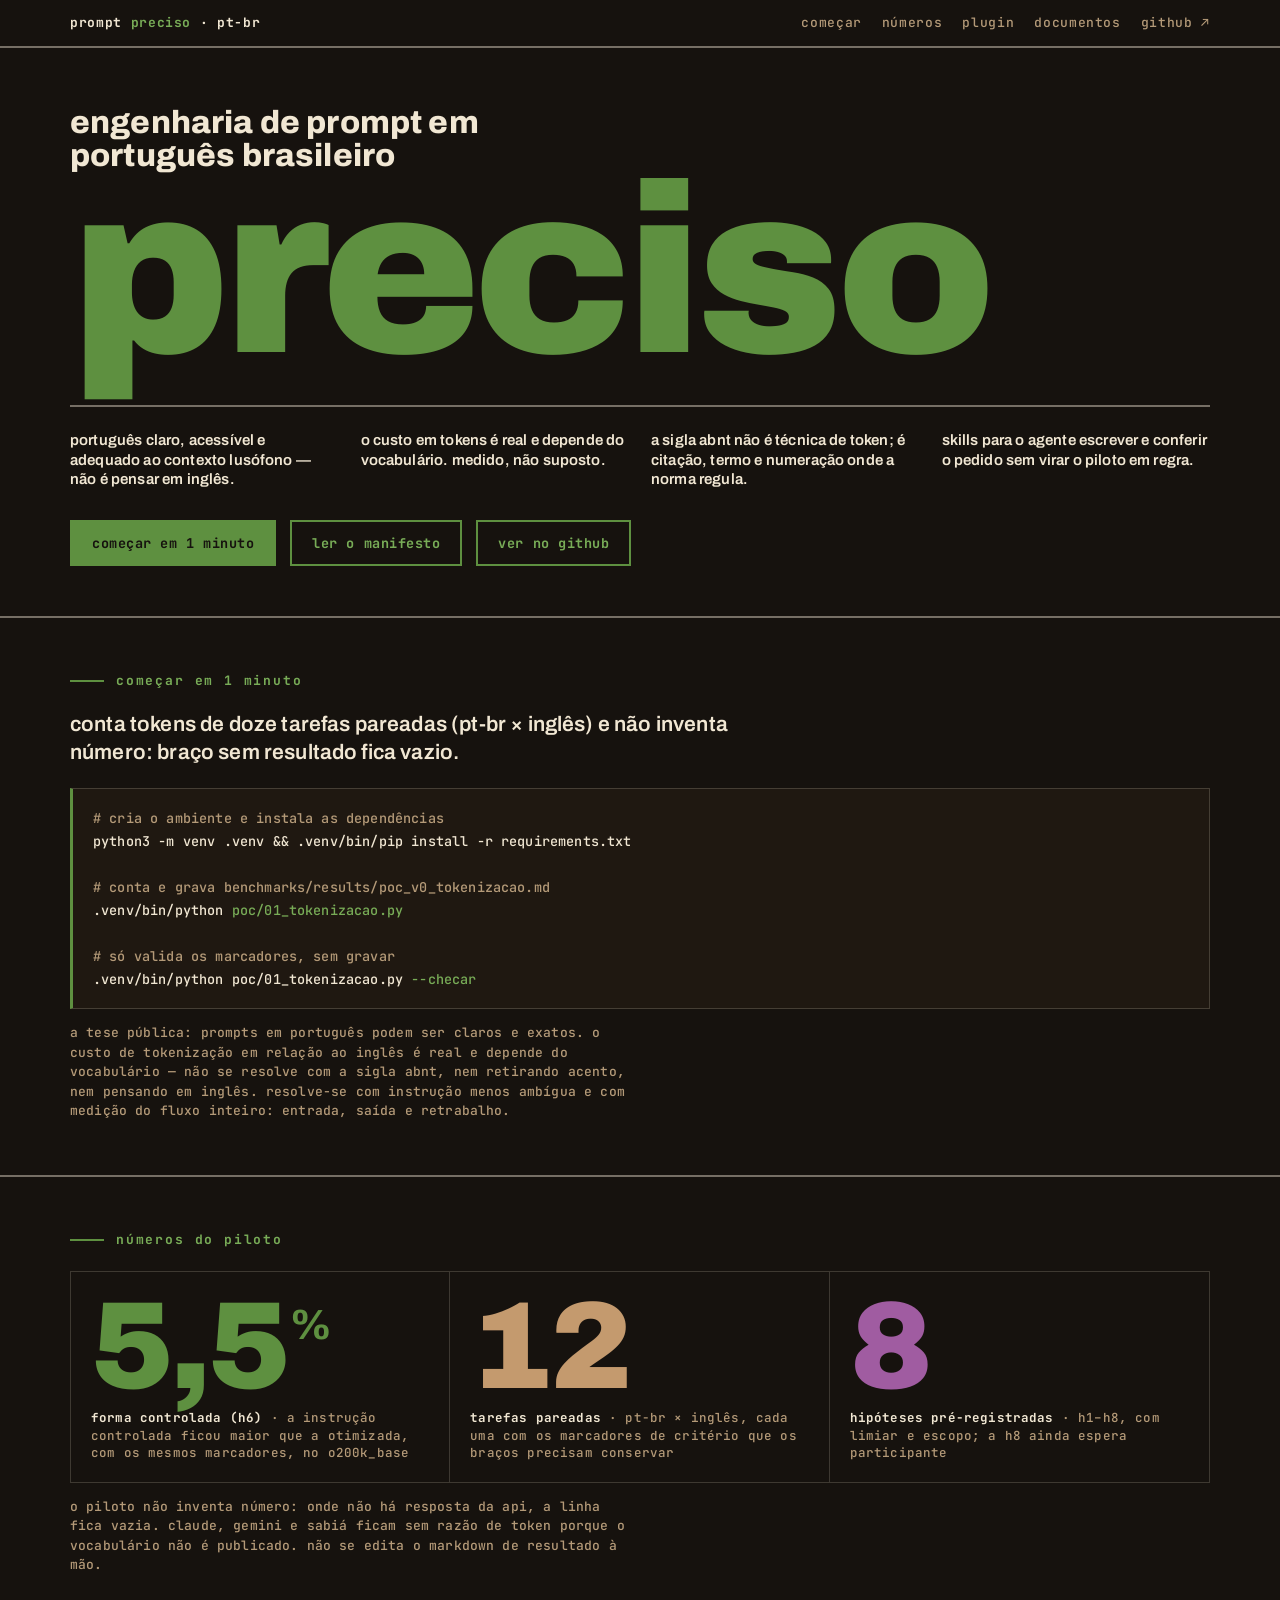
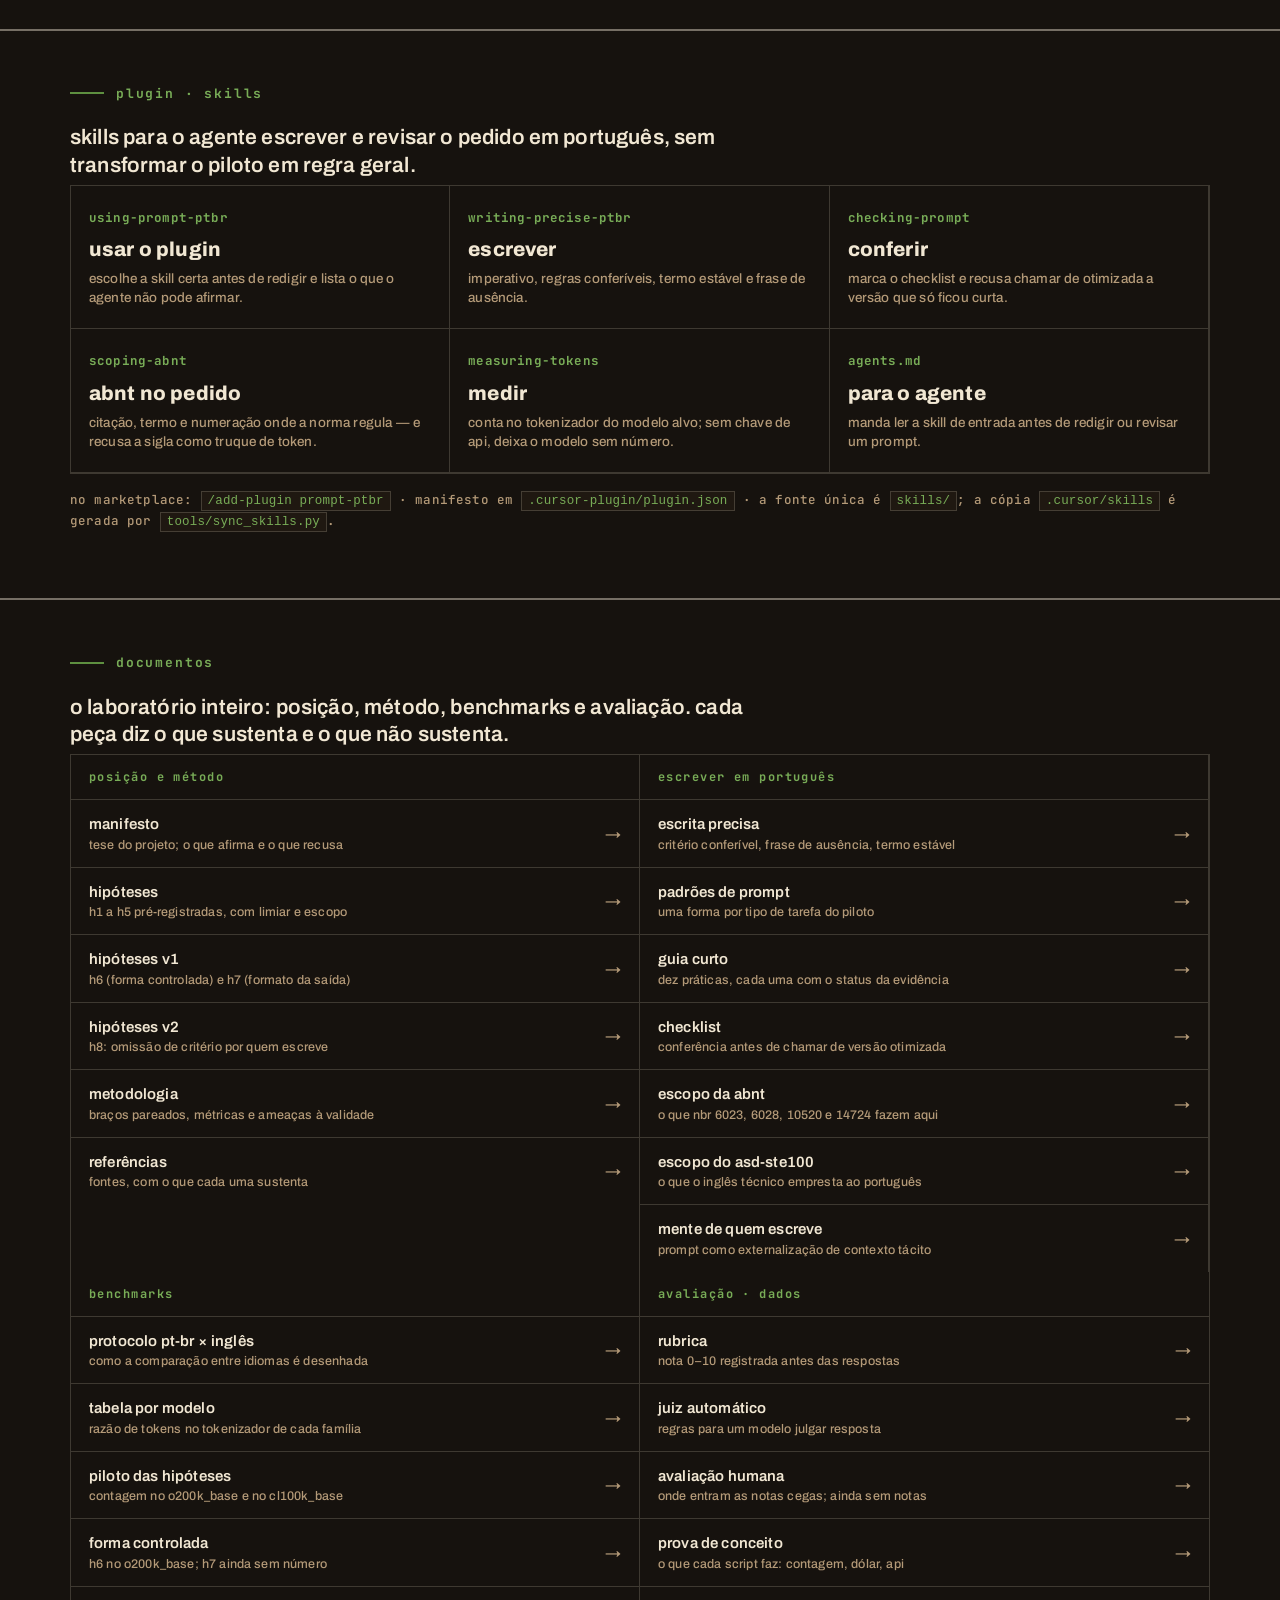
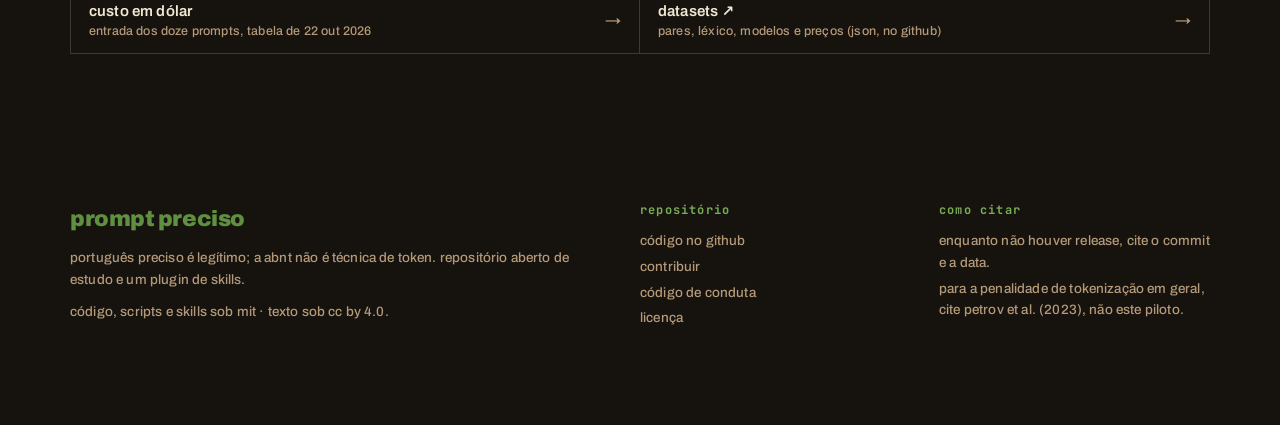
==== index.html @ 3fcc4de4 "Add github pages." ====
<!doctype html>
<html lang="pt-BR">
<head>
<meta charset="utf-8">
<meta name="viewport" content="width=device-width, initial-scale=1, viewport-fit=cover">
<title>prompt preciso · pt-br</title>
<meta name="description" content="Repositório aberto para estudar como escrever prompts em português brasileiro e quanto isso custa em tokens — com um plugin de skills para o agente aplicar o método.">
<meta property="og:title" content="prompt preciso · engenharia de prompt em português">
<meta property="og:description" content="Português preciso é legítimo. A ABNT não é técnica de token. O que o repositório afirma e o que recusa.">
<meta property="og:type" content="website">
<link rel="preconnect" href="https://fonts.googleapis.com">
<link rel="preconnect" href="https://fonts.gstatic.com" crossorigin>
<link rel="stylesheet" href="https://fonts.googleapis.com/css2?family=Archivo:wght@400;500;600;800;900&family=JetBrains+Mono:wght@400;700&display=swap">
<link rel="stylesheet" href="assets/site.css">
</head>
<body>

<!-- ===== NAV ===== -->
<nav class="nav">
  <div class="wrap nav-inner">
    <a class="brand" href="./">prompt <b>preciso</b> · pt-br</a>
    <div class="nav-links">
      <a href="#comecar">começar</a>
      <a href="#numeros">números</a>
      <a href="#plugin">plugin</a>
      <a href="#docs">documentos</a>
      <a class="ext" href="https://github.com/saulofilho/prompt-engineering-ptbr" target="_blank" rel="noopener">github</a>
    </div>
  </div>
</nav>

<!-- ===== HERO ===== -->
<header class="hero">
  <div class="wrap">
    <p class="hero-kicker">engenharia de prompt em português brasileiro</p>
    <h1 class="wordmark">preciso</h1>
    <div class="hero-cols">
      <p>português claro, acessível e adequado ao contexto lusófono — não é pensar em inglês.</p>
      <p>o custo em tokens é real e depende do vocabulário. medido, não suposto.</p>
      <p>a sigla abnt não é técnica de token; é citação, termo e numeração onde a norma regula.</p>
      <p>skills para o agente escrever e conferir o pedido sem virar o piloto em regra.</p>
    </div>
    <div class="cta-row">
      <a class="btn primary" href="#comecar">começar em 1 minuto</a>
      <a class="btn ghost" href="leitor.html?p=MANIFESTO.md">ler o manifesto</a>
      <a class="btn ghost" href="https://github.com/saulofilho/prompt-engineering-ptbr" target="_blank" rel="noopener">ver no github</a>
    </div>
  </div>
</header>

<!-- ===== COMEÇAR ===== -->
<section class="block" id="comecar">
  <div class="wrap">
    <p class="eyebrow">começar em 1 minuto</p>
    <p class="section-lead">conta tokens de doze tarefas pareadas (pt-br × inglês) e não inventa número: braço sem resultado fica vazio.</p>
<pre class="code"><span class="c"># cria o ambiente e instala as dependências</span>
python3 -m venv .venv &amp;&amp; .venv/bin/pip install -r requirements.txt

<span class="c"># conta e grava benchmarks/results/poc_v0_tokenizacao.md</span>
.venv/bin/python <span class="p">poc/01_tokenizacao.py</span>

<span class="c"># só valida os marcadores, sem gravar</span>
.venv/bin/python poc/01_tokenizacao.py <span class="p">--checar</span></pre>
    <p class="section-note">a tese pública: prompts em português podem ser claros e exatos. o custo de tokenização em relação ao inglês é real e depende do vocabulário — não se resolve com a sigla abnt, nem retirando acento, nem pensando em inglês. resolve-se com instrução menos ambígua e com medição do fluxo inteiro: entrada, saída e retrabalho.</p>
  </div>
</section>

<!-- ===== NÚMEROS ===== -->
<section class="block" id="numeros">
  <div class="wrap">
    <p class="eyebrow">números do piloto</p>
    <div class="fig-grid">
      <div class="fig c-green">
        <div class="big num">5,5<span class="u">%</span></div>
        <div class="cap"><b>forma controlada (h6)</b> · a instrução controlada ficou maior que a otimizada, com os mesmos marcadores, no o200k_base</div>
      </div>
      <div class="fig c-camel">
        <div class="big num">12</div>
        <div class="cap"><b>tarefas pareadas</b> · pt-br × inglês, cada uma com os marcadores de critério que os braços precisam conservar</div>
      </div>
      <div class="fig c-purple">
        <div class="big num">8</div>
        <div class="cap"><b>hipóteses pré-registradas</b> · h1–h8, com limiar e escopo; a h8 ainda espera participante</div>
      </div>
    </div>
    <p class="section-note">o piloto não inventa número: onde não há resposta da api, a linha fica vazia. claude, gemini e sabiá ficam sem razão de token porque o vocabulário não é publicado. não se edita o markdown de resultado à mão.</p>
  </div>
</section>

<!-- ===== PLUGIN / SKILLS ===== -->
<section class="block" id="plugin">
  <div class="wrap">
    <p class="eyebrow">plugin · skills</p>
    <p class="section-lead">skills para o agente escrever e revisar o pedido em português, sem transformar o piloto em regra geral.</p>
    <div class="skills">
      <a class="skill-card" href="leitor.html?p=skills/using-prompt-ptbr/SKILL.md">
        <span class="sk-cmd">using-prompt-ptbr</span>
        <h4>usar o plugin</h4>
        <p>escolhe a skill certa antes de redigir e lista o que o agente não pode afirmar.</p>
      </a>
      <a class="skill-card" href="leitor.html?p=skills/writing-precise-ptbr/SKILL.md">
        <span class="sk-cmd">writing-precise-ptbr</span>
        <h4>escrever</h4>
        <p>imperativo, regras conferíveis, termo estável e frase de ausência.</p>
      </a>
      <a class="skill-card" href="leitor.html?p=skills/checking-prompt/SKILL.md">
        <span class="sk-cmd">checking-prompt</span>
        <h4>conferir</h4>
        <p>marca o checklist e recusa chamar de otimizada a versão que só ficou curta.</p>
      </a>
      <a class="skill-card" href="leitor.html?p=skills/scoping-abnt/SKILL.md">
        <span class="sk-cmd">scoping-abnt</span>
        <h4>abnt no pedido</h4>
        <p>citação, termo e numeração onde a norma regula — e recusa a sigla como truque de token.</p>
      </a>
      <a class="skill-card" href="leitor.html?p=skills/measuring-tokens/SKILL.md">
        <span class="sk-cmd">measuring-tokens</span>
        <h4>medir</h4>
        <p>conta no tokenizador do modelo alvo; sem chave de api, deixa o modelo sem número.</p>
      </a>
      <a class="skill-card" href="leitor.html?p=AGENTS.md">
        <span class="sk-cmd">AGENTS.md</span>
        <h4>para o agente</h4>
        <p>manda ler a skill de entrada antes de redigir ou revisar um prompt.</p>
      </a>
    </div>
    <p class="install-note">no marketplace: <code>/add-plugin prompt-ptbr</code> · manifesto em <code>.cursor-plugin/plugin.json</code> · a fonte única é <code>skills/</code>; a cópia <code>.cursor/skills</code> é gerada por <code>tools/sync_skills.py</code>.</p>
  </div>
</section>

<!-- ===== DOCUMENTOS ===== -->
<section class="block" id="docs">
  <div class="wrap">
    <p class="eyebrow">documentos</p>
    <p class="section-lead">o laboratório inteiro: posição, método, benchmarks e avaliação. cada peça diz o que sustenta e o que não sustenta.</p>
    <div class="doc-groups">

      <div class="doc-col">
        <div class="col-h">posição e método</div>
        <ul class="doc-list">
          <li><a href="leitor.html?p=MANIFESTO.md"><span><span class="t">manifesto</span><span class="d">tese do projeto; o que afirma e o que recusa</span></span><span class="arw">→</span></a></li>
          <li><a href="leitor.html?p=HIPOTESES.md"><span><span class="t">hipóteses</span><span class="d">h1 a h5 pré-registradas, com limiar e escopo</span></span><span class="arw">→</span></a></li>
          <li><a href="leitor.html?p=HIPOTESES-v1.md"><span><span class="t">hipóteses v1</span><span class="d">h6 (forma controlada) e h7 (formato da saída)</span></span><span class="arw">→</span></a></li>
          <li><a href="leitor.html?p=HIPOTESES-v2.md"><span><span class="t">hipóteses v2</span><span class="d">h8: omissão de critério por quem escreve</span></span><span class="arw">→</span></a></li>
          <li><a href="leitor.html?p=docs/metodologia.md"><span><span class="t">metodologia</span><span class="d">braços pareados, métricas e ameaças à validade</span></span><span class="arw">→</span></a></li>
          <li><a href="leitor.html?p=docs/referencias.md"><span><span class="t">referências</span><span class="d">fontes, com o que cada uma sustenta</span></span><span class="arw">→</span></a></li>
        </ul>
      </div>

      <div class="doc-col">
        <div class="col-h">escrever em português</div>
        <ul class="doc-list">
          <li><a href="leitor.html?p=docs/escrita-precisa-ptbr.md"><span><span class="t">escrita precisa</span><span class="d">critério conferível, frase de ausência, termo estável</span></span><span class="arw">→</span></a></li>
          <li><a href="leitor.html?p=docs/padroes-de-prompt.md"><span><span class="t">padrões de prompt</span><span class="d">uma forma por tipo de tarefa do piloto</span></span><span class="arw">→</span></a></li>
          <li><a href="leitor.html?p=docs/guia-de-escrita-ptbr.md"><span><span class="t">guia curto</span><span class="d">dez práticas, cada uma com o status da evidência</span></span><span class="arw">→</span></a></li>
          <li><a href="leitor.html?p=docs/checklist-de-prompt.md"><span><span class="t">checklist</span><span class="d">conferência antes de chamar de versão otimizada</span></span><span class="arw">→</span></a></li>
          <li><a href="leitor.html?p=docs/abnt-escopo.md"><span><span class="t">escopo da abnt</span><span class="d">o que nbr 6023, 6028, 10520 e 14724 fazem aqui</span></span><span class="arw">→</span></a></li>
          <li><a href="leitor.html?p=docs/ste-escopo.md"><span><span class="t">escopo do asd-ste100</span><span class="d">o que o inglês técnico empresta ao português</span></span><span class="arw">→</span></a></li>
          <li><a href="leitor.html?p=docs/mente-de-quem-escreve.md"><span><span class="t">mente de quem escreve</span><span class="d">prompt como externalização de contexto tácito</span></span><span class="arw">→</span></a></li>
        </ul>
      </div>

      <div class="doc-col">
        <div class="col-h">benchmarks</div>
        <ul class="doc-list">
          <li><a href="leitor.html?p=docs/benchmark-ptbr-en.md"><span><span class="t">protocolo pt-br × inglês</span><span class="d">como a comparação entre idiomas é desenhada</span></span><span class="arw">→</span></a></li>
          <li><a href="leitor.html?p=benchmarks/results/benchmark_modelos_ptbr_en.md"><span><span class="t">tabela por modelo</span><span class="d">razão de tokens no tokenizador de cada família</span></span><span class="arw">→</span></a></li>
          <li><a href="leitor.html?p=benchmarks/results/poc_v0_tokenizacao.md"><span><span class="t">piloto das hipóteses</span><span class="d">contagem no o200k_base e no cl100k_base</span></span><span class="arw">→</span></a></li>
          <li><a href="leitor.html?p=benchmarks/results/poc_v1_controlado.md"><span><span class="t">forma controlada</span><span class="d">h6 no o200k_base; h7 ainda sem número</span></span><span class="arw">→</span></a></li>
          <li><a href="leitor.html?p=benchmarks/results/custo_usd.md"><span><span class="t">custo em dólar</span><span class="d">entrada dos doze prompts, tabela de 22 out 2026</span></span><span class="arw">→</span></a></li>
        </ul>
      </div>

      <div class="doc-col">
        <div class="col-h">avaliação · dados</div>
        <ul class="doc-list">
          <li><a href="leitor.html?p=evaluation/rubricas/rubrica_v0.md"><span><span class="t">rubrica</span><span class="d">nota 0–10 registrada antes das respostas</span></span><span class="arw">→</span></a></li>
          <li><a href="leitor.html?p=evaluation/llm-as-judge/PROTOCOLO.md"><span><span class="t">juiz automático</span><span class="d">regras para um modelo julgar resposta</span></span><span class="arw">→</span></a></li>
          <li><a href="leitor.html?p=evaluation/humanos/README.md"><span><span class="t">avaliação humana</span><span class="d">onde entram as notas cegas; ainda sem notas</span></span><span class="arw">→</span></a></li>
          <li><a href="leitor.html?p=poc/README.md"><span><span class="t">prova de conceito</span><span class="d">o que cada script faz: contagem, dólar, api</span></span><span class="arw">→</span></a></li>
          <li><a href="https://github.com/saulofilho/prompt-engineering-ptbr/tree/main/benchmarks/datasets" target="_blank" rel="noopener"><span><span class="t">datasets ↗</span><span class="d">pares, léxico, modelos e preços (json, no github)</span></span><span class="arw">→</span></a></li>
        </ul>
      </div>

    </div>
  </div>
</section>

<!-- ===== RODAPÉ ===== -->
<footer class="block">
  <div class="wrap foot">
    <div>
      <p class="mark">prompt preciso</p>
      <p>português preciso é legítimo; a abnt não é técnica de token. repositório aberto de estudo e um plugin de skills.</p>
      <p style="margin-top:10px">código, scripts e skills sob mit · texto sob cc by 4.0.</p>
    </div>
    <div>
      <h5>repositório</h5>
      <a href="https://github.com/saulofilho/prompt-engineering-ptbr" target="_blank" rel="noopener">código no github</a>
      <a href="leitor.html?p=CONTRIBUTING.md">contribuir</a>
      <a href="leitor.html?p=CODE_OF_CONDUCT.md">código de conduta</a>
      <a href="https://github.com/saulofilho/prompt-engineering-ptbr/blob/main/LICENSE" target="_blank" rel="noopener">licença</a>
    </div>
    <div>
      <h5>como citar</h5>
      <p>enquanto não houver release, cite o commit e a data.</p>
      <p>para a penalidade de tokenização em geral, cite petrov et al. (2023), não este piloto.</p>
    </div>
  </div>
</footer>

</body>
</html>
---- assets/site.css ----
/* ============================================================
   prompt-engineering-ptbr — identidade do site
   Brutalismo suíço · paleta terrosa/botânica · grotesca pesada
   caixa baixa · réguas de 1px · numerais gigantes · tema único dark
   ============================================================ */

:root{
  --bg:#16120E;          /* preto quente amarronzado */
  --panel:#1F1811;       /* painel elevado */
  --panel-2:#241C13;     /* painel alternativo */
  --ink:#F1E7D3;         /* creme — texto principal */
  --ink-dim:#B49A78;     /* camel apagado — legenda/meta */
  --green:#5E9040;       /* verde-floresta — acento principal */
  --green-ink:#78AC57;   /* verde mais claro p/ texto sobre escuro */
  --olive:#9A9238;       /* oliva */
  --camel:#C49A6E;       /* camel */
  --brown:#5E3B22;       /* marrom */
  --purple:#A05CA1;      /* roxo */
  --mauve:#B07E88;       /* mauve */
  --rose:#C58E9B;        /* rosa-velho */
  --rule:rgba(241,231,211,.18);
  --rule-strong:rgba(241,231,211,.44);
  color-scheme:dark;
  --disp:"Archivo","Arial Narrow",system-ui,sans-serif;
  --mono:"JetBrains Mono",ui-monospace,Menlo,monospace;
  --maxw:1180px;
}

*{box-sizing:border-box}
html{scroll-behavior:smooth}
html,body{margin:0}
body{
  background:var(--bg);color:var(--ink);
  font-family:var(--disp);font-weight:500;line-height:1.35;
  -webkit-font-smoothing:antialiased;letter-spacing:.01em;
}
a{color:inherit}
img{max-width:100%}
::selection{background:var(--green);color:var(--bg)}

.wrap{
  max-width:var(--maxw);margin:0 auto;
  padding-left:max(20px,env(safe-area-inset-left,0px));
  padding-right:max(20px,env(safe-area-inset-right,0px));
}
.lower{text-transform:lowercase}
.num{font-variant-numeric:tabular-nums}

/* ---------- navegação (topo fixo) ---------- */
.nav{
  position:sticky;top:0;z-index:20;background:var(--bg);
  border-bottom:2px solid var(--rule-strong);
}
.nav-inner{
  display:flex;align-items:baseline;justify-content:space-between;gap:16px;
  padding-block:14px;font-family:var(--mono);font-size:13px;letter-spacing:.05em;
  text-transform:lowercase;
}
.brand{font-weight:700;color:var(--ink);text-decoration:none;white-space:nowrap}
.brand b{color:var(--green-ink)}
.nav-links{display:flex;gap:20px;flex-wrap:wrap;align-items:baseline}
.nav-links a{color:var(--ink-dim);text-decoration:none;transition:color .15s}
.nav-links a:hover{color:var(--green-ink)}
.nav-links a.ext::after{content:" ↗";color:var(--ink-dim)}
@media(max-width:620px){
  .nav-inner{flex-direction:column;gap:8px}
  .nav-links{gap:14px;font-size:12px}
}

/* ---------- blocos de seção ---------- */
.block{border-bottom:2px solid var(--rule-strong);padding-block:54px}
.block:last-of-type{border-bottom:0}
.eyebrow{
  font-family:var(--mono);font-size:13px;letter-spacing:.14em;text-transform:lowercase;
  color:var(--green-ink);font-weight:700;margin:0 0 22px;display:flex;align-items:center;gap:12px;
}
.eyebrow::before{content:"";width:34px;height:2px;background:var(--green)}
.section-lead{font-size:clamp(17px,2.2vw,21px);font-weight:600;max-width:60ch;margin:0 0 6px;text-transform:lowercase;line-height:1.3}
.section-note{font-family:var(--mono);font-size:13px;color:var(--ink-dim);text-transform:lowercase;max-width:70ch;margin:14px 0 0;line-height:1.5}

/* ---------- HERO ---------- */
.hero{padding-block:58px 50px;border-bottom:2px solid var(--rule-strong)}
.hero-kicker{
  font-family:var(--disp);font-weight:800;font-size:clamp(19px,3.2vw,32px);
  text-transform:lowercase;margin:0 0 .05em;line-height:1.05;max-width:22ch;
}
.wordmark{
  font-family:var(--disp);font-weight:900;color:var(--green);
  text-transform:lowercase;line-height:.82;letter-spacing:-.03em;
  font-size:clamp(84px,19vw,240px);margin:0;word-break:break-word;
}
.hero-cols{
  display:grid;grid-template-columns:repeat(4,1fr);gap:22px;
  margin-top:34px;padding-top:24px;border-top:2px solid var(--rule-strong);
}
.hero-cols p{margin:0;font-weight:600;font-size:15px;line-height:1.3;text-transform:lowercase}
@media(max-width:720px){.hero-cols{grid-template-columns:repeat(2,1fr)}}
@media(max-width:430px){.hero-cols{grid-template-columns:1fr}}

.cta-row{display:flex;flex-wrap:wrap;gap:14px;margin-top:30px}
.btn{
  font-family:var(--mono);font-size:13.5px;font-weight:700;text-transform:lowercase;letter-spacing:.04em;
  text-decoration:none;padding:12px 20px;border:2px solid var(--green);display:inline-flex;align-items:center;gap:8px;
  transition:background .15s,color .15s;
}
.btn.primary{background:var(--green);color:var(--bg)}
.btn.primary:hover{background:var(--green-ink);border-color:var(--green-ink)}
.btn.ghost{color:var(--green-ink)}
.btn.ghost:hover{background:var(--green);color:var(--bg)}

/* ---------- bloco de código ---------- */
.code{
  background:var(--panel);border:1px solid var(--rule);border-left:3px solid var(--green);
  padding:18px 20px;overflow-x:auto;font-family:var(--mono);font-size:13.5px;line-height:1.7;
  color:var(--ink);margin:22px 0 0;
}
.code .c{color:var(--ink-dim)}      /* comentário */
.code .p{color:var(--green-ink)}    /* prompt/comando-chave */

/* ---------- figuras / benchmarks ---------- */
.fig-grid{display:grid;grid-template-columns:repeat(3,1fr);gap:0;border:1px solid var(--rule);margin-top:6px}
.fig{padding:24px 20px 20px;border-right:1px solid var(--rule);min-width:0}
.fig:last-child{border-right:0}
.fig .big{font-weight:900;font-size:clamp(62px,10.5vw,124px);line-height:.82;letter-spacing:-.03em;
  color:var(--ink);display:flex;align-items:flex-start}
.fig.c-green .big{color:var(--green)}
.fig.c-camel .big{color:var(--camel)}
.fig.c-purple .big{color:var(--purple)}
.fig .big .u{font-size:.34em;font-weight:800;margin-left:.08em;align-self:flex-start;margin-top:.3em}
.fig .cap{font-family:var(--mono);font-size:12.5px;line-height:1.4;margin-top:12px;text-transform:lowercase;color:var(--ink-dim)}
.fig .cap b{color:var(--ink);font-weight:700}
@media(max-width:720px){.fig-grid{grid-template-columns:1fr}
  .fig{border-right:0;border-bottom:1px solid var(--rule)}.fig:last-child{border-bottom:0}}

/* ---------- cards de skill ---------- */
.skills{display:grid;grid-template-columns:repeat(3,1fr);gap:0;border:1px solid var(--rule);margin-top:6px}
.skill-card{padding:20px 18px;border-right:1px solid var(--rule);border-bottom:1px solid var(--rule);
  text-decoration:none;color:inherit;display:block;transition:background .15s}
.skill-card:hover{background:var(--panel)}
.skill-card .sk-cmd{font-family:var(--mono);font-size:12.5px;color:var(--green-ink);font-weight:700;text-transform:lowercase}
.skill-card h4{margin:9px 0 7px;font-weight:800;font-size:20px;text-transform:lowercase}
.skill-card p{margin:0;font-size:13.5px;color:var(--ink-dim);line-height:1.4;text-transform:lowercase}
@media(max-width:720px){.skills{grid-template-columns:1fr}
  .skill-card{border-right:0}}
.install-note{font-family:var(--mono);font-size:12.5px;color:var(--ink-dim);text-transform:lowercase;margin-top:16px;line-height:1.6}
.install-note code{color:var(--green-ink);background:var(--panel);padding:2px 6px;border:1px solid var(--rule)}

/* ---------- listas de navegação (seções/docs) ---------- */
.doc-groups{display:grid;grid-template-columns:repeat(2,1fr);gap:0;border:1px solid var(--rule);margin-top:6px}
@media(max-width:760px){.doc-groups{grid-template-columns:1fr}}
.doc-col{border-right:1px solid var(--rule)}
.doc-col:last-child{border-right:0}
@media(max-width:760px){.doc-col{border-right:0;border-bottom:1px solid var(--rule)}.doc-col:last-child{border-bottom:0}}
.doc-col .col-h{font-family:var(--mono);font-size:12px;letter-spacing:.12em;text-transform:lowercase;
  color:var(--green-ink);font-weight:700;padding:14px 18px;border-bottom:1px solid var(--rule)}
.doc-list{list-style:none;margin:0;padding:0}
.doc-list li{border-bottom:1px solid var(--rule)}
.doc-list li:last-child{border-bottom:0}
.doc-list a{display:flex;gap:12px;align-items:baseline;padding:13px 18px;text-decoration:none;color:var(--ink);
  text-transform:lowercase;transition:background .15s}
.doc-list a:hover{background:var(--panel)}
.doc-list a .t{font-weight:600;font-size:15px}
.doc-list a .d{color:var(--ink-dim);font-size:12.5px;display:block;margin-top:2px}
.doc-list a .arw{margin-left:auto;color:var(--ink-dim);align-self:center}
.doc-list a:hover .arw{color:var(--green-ink)}

/* ---------- rodapé ---------- */
.foot{padding-block:40px;display:grid;grid-template-columns:2fr 1fr 1fr;gap:28px}
@media(max-width:720px){.foot{grid-template-columns:1fr 1fr}}
@media(max-width:430px){.foot{grid-template-columns:1fr}}
.foot h5{font-family:var(--mono);font-size:12px;letter-spacing:.1em;text-transform:lowercase;color:var(--green-ink);
  font-weight:700;margin:0 0 12px}
.foot p,.foot a{font-size:13.5px;color:var(--ink-dim);text-transform:lowercase;line-height:1.6;text-decoration:none;display:block;margin:0 0 4px}
.foot a:hover{color:var(--green-ink)}
.foot .mark{font-weight:900;font-size:22px;color:var(--green);text-transform:lowercase;margin:0 0 10px;letter-spacing:-.02em}

/* ============================================================
   LEITOR DE DOCUMENTOS (leitor.html)
   ============================================================ */
.reader{padding-block:40px 60px;max-width:760px;margin:0 auto}
.reader-head{display:flex;justify-content:space-between;align-items:baseline;gap:16px;flex-wrap:wrap;
  padding-bottom:16px;margin-bottom:28px;border-bottom:2px solid var(--rule-strong);
  font-family:var(--mono);font-size:12.5px;text-transform:lowercase;letter-spacing:.04em}
.reader-head a{color:var(--green-ink);text-decoration:none}
.reader-head a:hover{text-decoration:underline}
.reader-head .crumb{color:var(--ink-dim)}
.loading{font-family:var(--mono);color:var(--ink-dim);text-transform:lowercase;padding:40px 0}

.prose{font-size:16.5px;line-height:1.66;color:var(--ink)}
.prose h1{font-family:var(--disp);font-weight:900;text-transform:lowercase;line-height:.95;letter-spacing:-.02em;
  font-size:clamp(36px,6vw,58px);margin:0 0 .4em;color:var(--green)}
.prose h2{font-family:var(--disp);font-weight:800;text-transform:lowercase;font-size:clamp(24px,3.4vw,32px);
  margin:1.9em 0 .5em;padding-top:.6em;border-top:1px solid var(--rule);line-height:1.08}
.prose h3{font-family:var(--disp);font-weight:800;text-transform:lowercase;font-size:21px;margin:1.6em 0 .4em}
.prose h4{font-family:var(--mono);font-weight:700;text-transform:lowercase;letter-spacing:.06em;font-size:14px;
  color:var(--green-ink);margin:1.5em 0 .4em}
.prose p{margin:0 0 1.05em}
.prose a{color:var(--green-ink);text-decoration:underline;text-underline-offset:3px;text-decoration-color:var(--rule-strong)}
.prose a:hover{text-decoration-color:var(--green-ink)}
.prose strong{color:var(--ink);font-weight:700}
.prose em{color:var(--camel)}
.prose ul,.prose ol{margin:0 0 1.1em;padding-left:1.3em}
.prose li{margin:.3em 0}
.prose li::marker{color:var(--green-ink)}
.prose blockquote{margin:1.2em 0;padding:4px 0 4px 20px;border-left:3px solid var(--green);color:var(--ink-dim)}
.prose hr{border:0;border-top:2px solid var(--rule-strong);margin:2em 0}
.prose code{font-family:var(--mono);font-size:.86em;background:var(--panel);border:1px solid var(--rule);
  padding:1px 6px;color:var(--camel)}
.prose pre{background:var(--panel);border:1px solid var(--rule);border-left:3px solid var(--green);
  padding:16px 18px;overflow-x:auto;margin:1.3em 0}
.prose pre code{background:none;border:0;padding:0;color:var(--ink);font-size:13.5px;line-height:1.6}
.prose table{border-collapse:collapse;width:100%;margin:1.4em 0;font-size:14px;display:block;overflow-x:auto}
.prose th,.prose td{border:1px solid var(--rule);padding:8px 12px;text-align:left;vertical-align:top}
.prose th{font-family:var(--mono);text-transform:lowercase;font-size:12.5px;letter-spacing:.04em;
  color:var(--green-ink);background:var(--panel);font-weight:700}
.prose td{font-variant-numeric:tabular-nums}
.prose img{border:1px solid var(--rule)}
.prose h1+p,.prose h2+p{margin-top:0}

.reader-footlinks{margin-top:44px;padding-top:20px;border-top:2px solid var(--rule-strong);
  display:flex;justify-content:space-between;gap:16px;font-family:var(--mono);font-size:13px;text-transform:lowercase}
.reader-footlinks a{color:var(--green-ink);text-decoration:none}
.reader-footlinks a:hover{text-decoration:underline}

/* respeita redução de movimento */
@media(prefers-reduced-motion:reduce){html{scroll-behavior:auto}*{transition:none!important}}
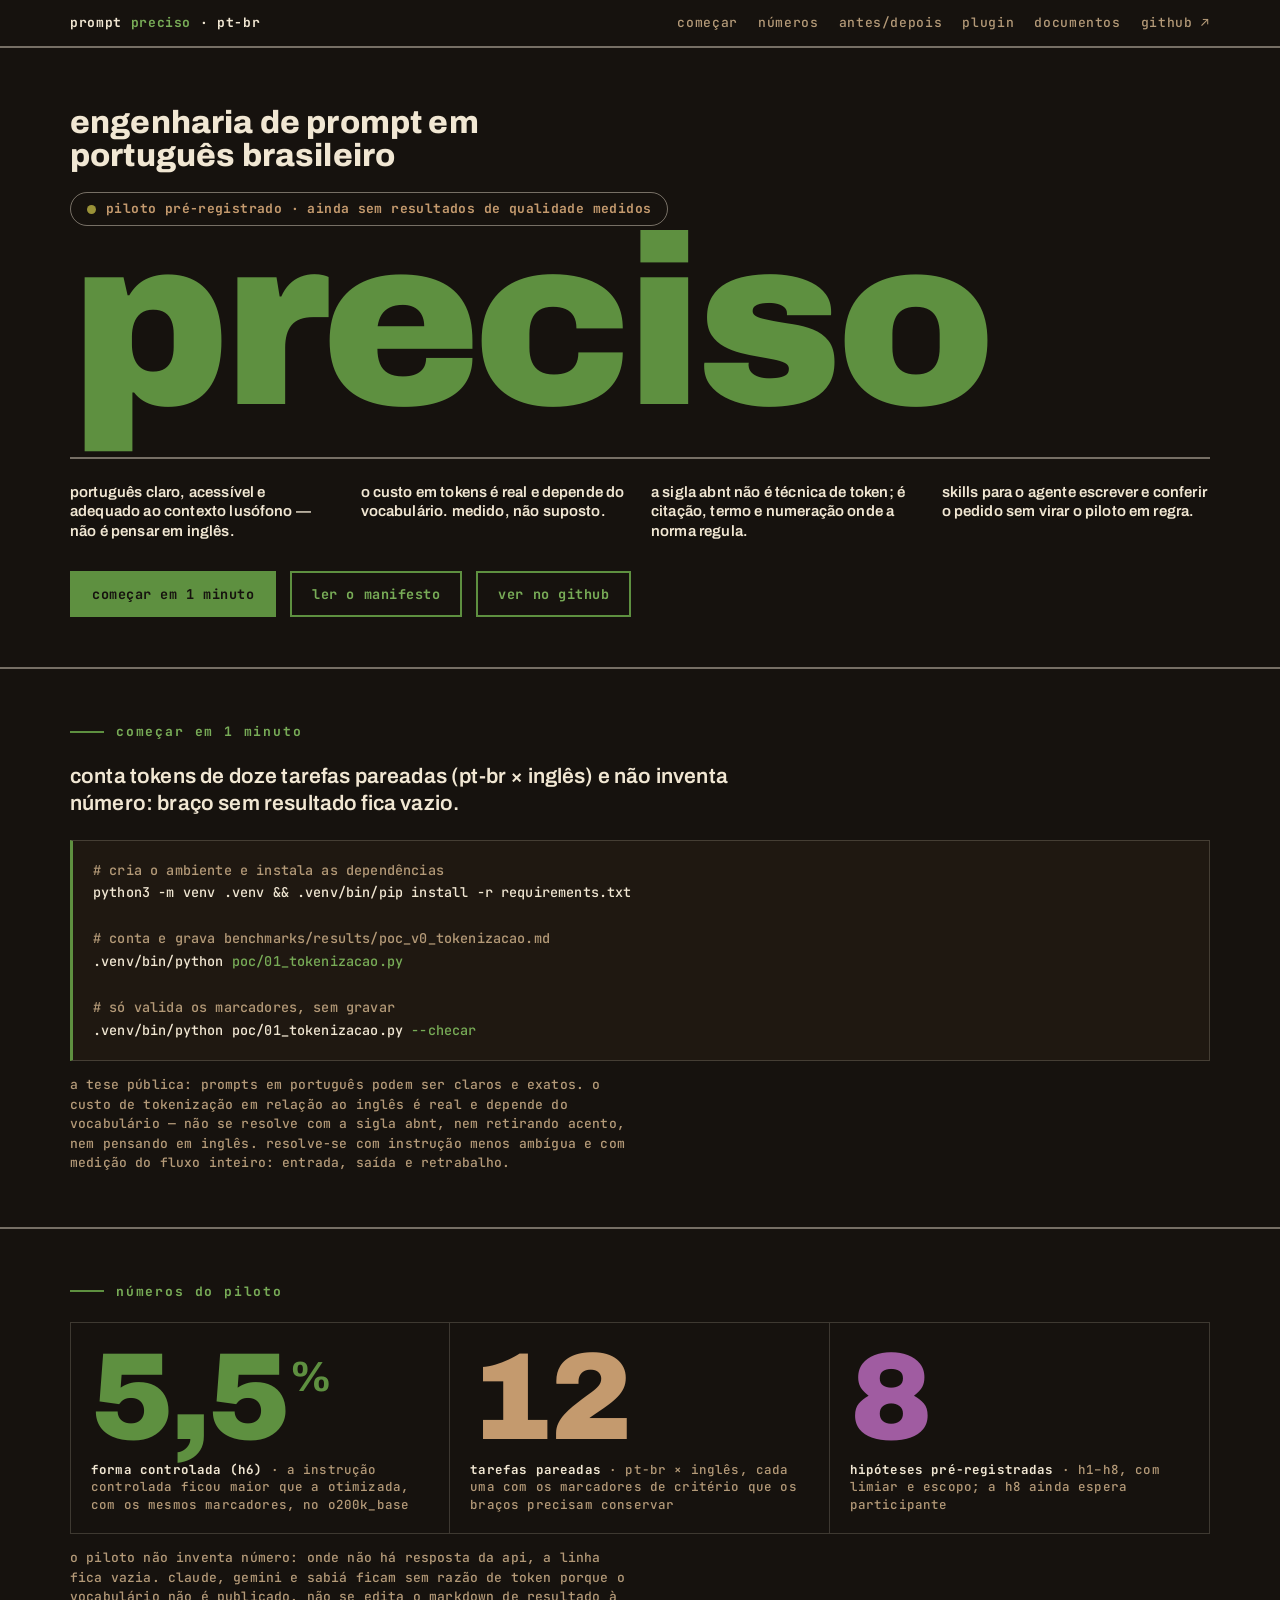
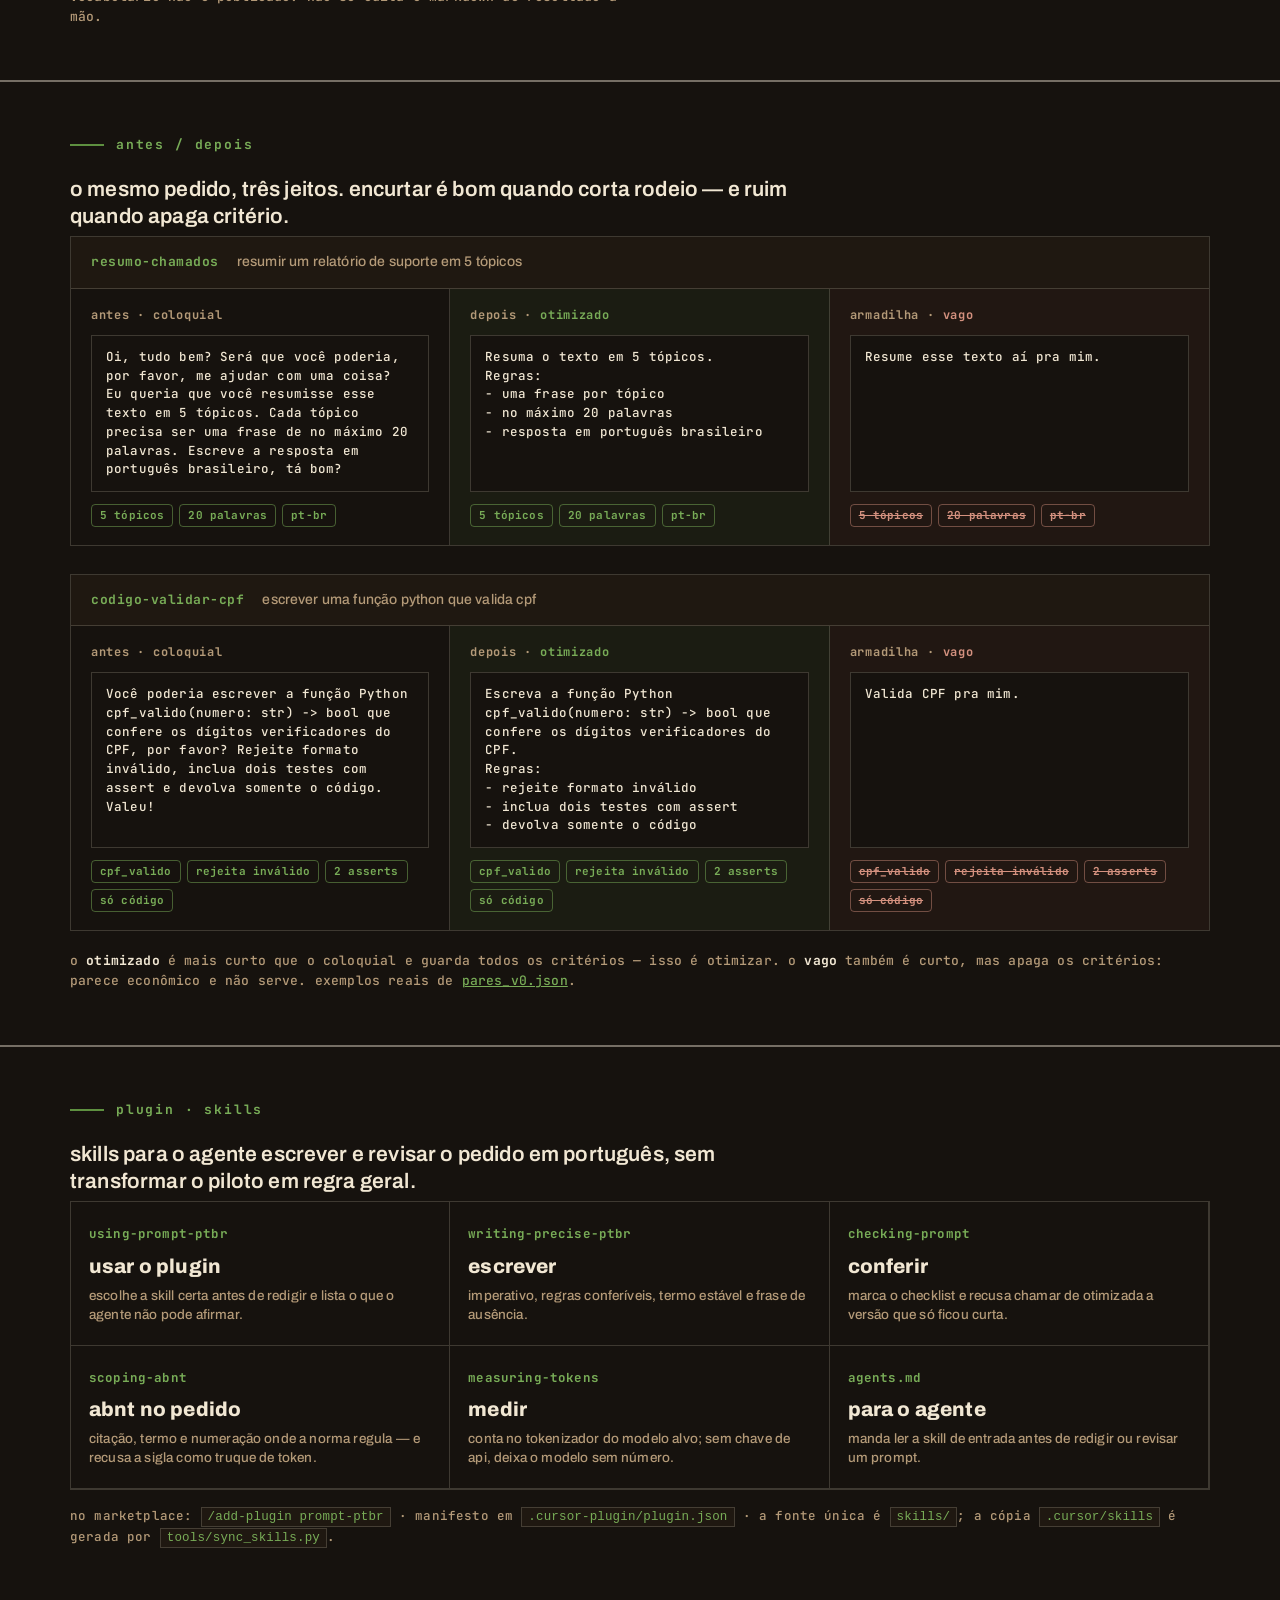
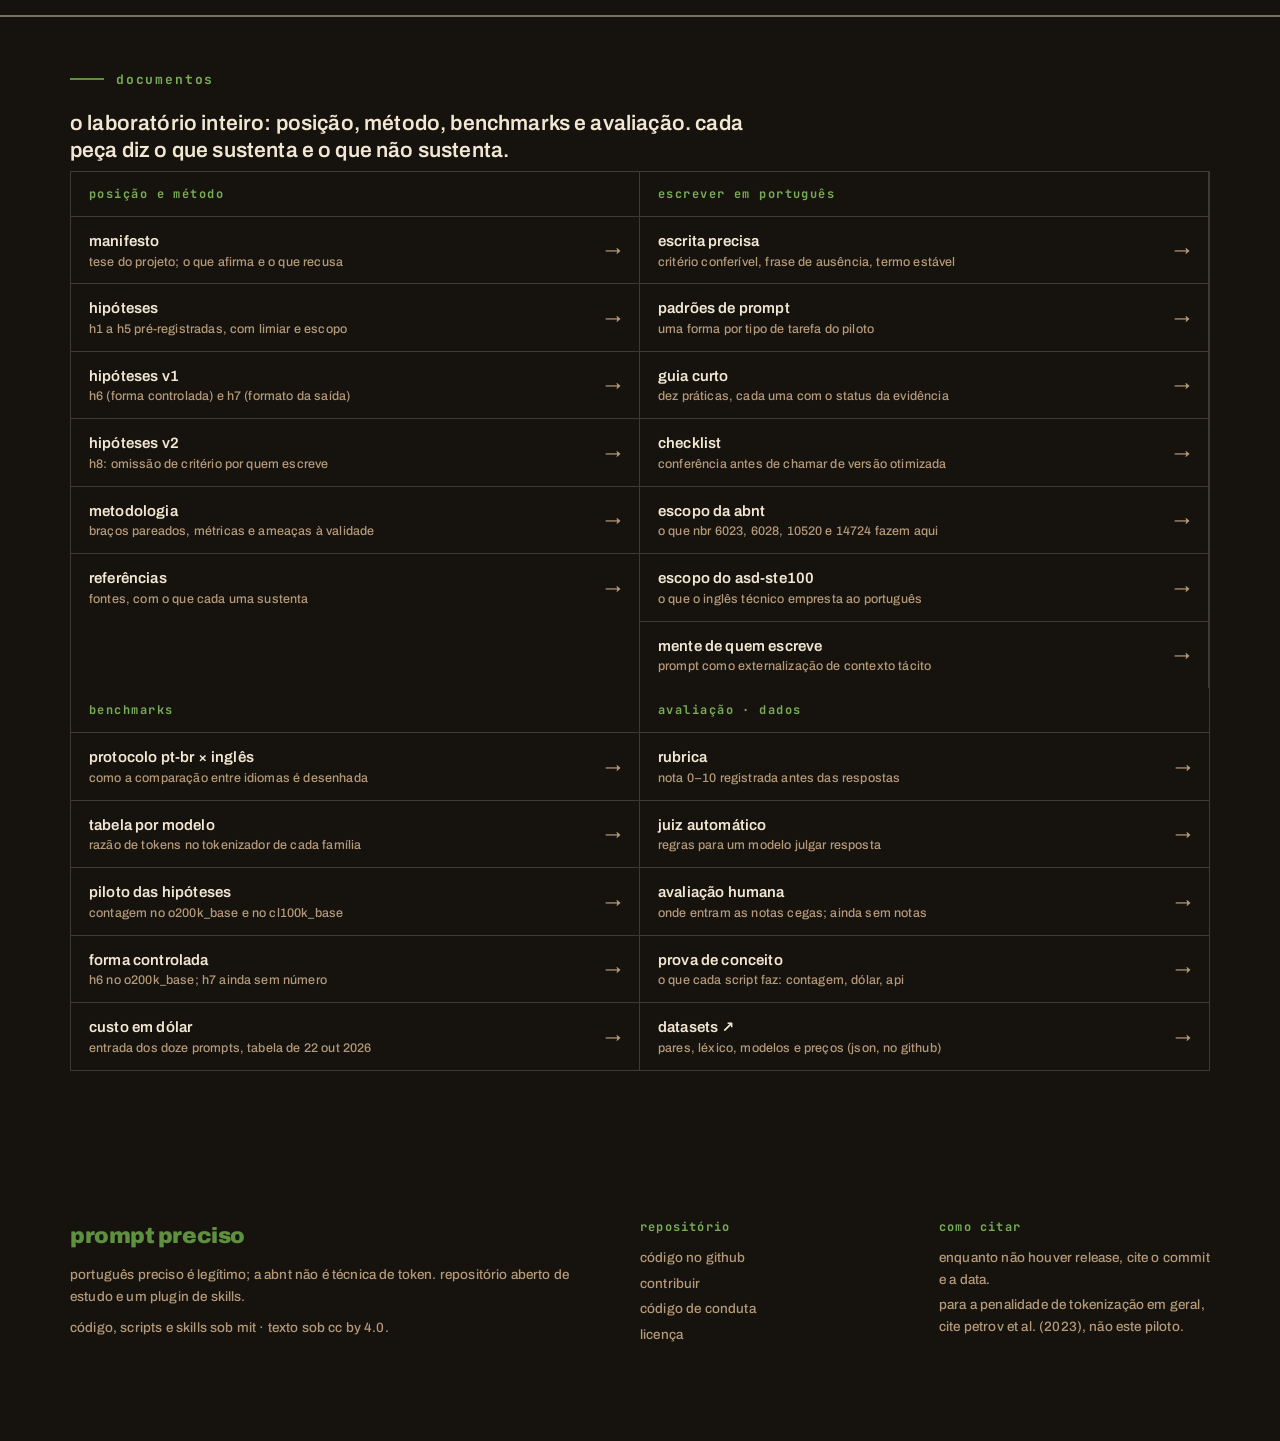
==== commit 72982d91: "Add before/after section and pilot-stage badge Co-Authored-By: Claude Opus 4.8 <noreply@anthropic.co" ====
--- a/index.html
+++ b/index.html
@@ -5,9 +5,22 @@
 <meta name="viewport" content="width=device-width, initial-scale=1, viewport-fit=cover">
 <title>prompt preciso · pt-br</title>
 <meta name="description" content="Repositório aberto para estudar como escrever prompts em português brasileiro e quanto isso custa em tokens — com um plugin de skills para o agente aplicar o método.">
+<link rel="icon" type="image/svg+xml" href="assets/icon.svg">
+<link rel="apple-touch-icon" href="assets/icon.svg">
+<link rel="canonical" href="https://saulofilho.github.io/prompt-engineering-ptbr/">
 <meta property="og:title" content="prompt preciso · engenharia de prompt em português">
 <meta property="og:description" content="Português preciso é legítimo. A ABNT não é técnica de token. O que o repositório afirma e o que recusa.">
 <meta property="og:type" content="website">
+<meta property="og:url" content="https://saulofilho.github.io/prompt-engineering-ptbr/">
+<meta property="og:image" content="https://saulofilho.github.io/prompt-engineering-ptbr/assets/og.jpg">
+<meta property="og:image:type" content="image/jpeg">
+<meta property="og:image:width" content="1200">
+<meta property="og:image:height" content="630">
+<meta property="og:image:alt" content="prompt preciso — engenharia de prompt em português brasileiro">
+<meta name="twitter:card" content="summary_large_image">
+<meta name="twitter:title" content="prompt preciso · engenharia de prompt em português">
+<meta name="twitter:description" content="Português preciso é legítimo. A ABNT não é técnica de token. Estudo aberto + plugin de skills.">
+<meta name="twitter:image" content="https://saulofilho.github.io/prompt-engineering-ptbr/assets/og.jpg">
 <link rel="preconnect" href="https://fonts.googleapis.com">
 <link rel="preconnect" href="https://fonts.gstatic.com" crossorigin>
 <link rel="stylesheet" href="https://fonts.googleapis.com/css2?family=Archivo:wght@400;500;600;800;900&family=JetBrains+Mono:wght@400;700&display=swap">
@@ -22,6 +35,7 @@
     <div class="nav-links">
       <a href="#comecar">começar</a>
       <a href="#numeros">números</a>
+      <a href="#antes-depois">antes/depois</a>
       <a href="#plugin">plugin</a>
       <a href="#docs">documentos</a>
       <a class="ext" href="https://github.com/saulofilho/prompt-engineering-ptbr" target="_blank" rel="noopener">github</a>
@@ -33,6 +47,7 @@
 <header class="hero">
   <div class="wrap">
     <p class="hero-kicker">engenharia de prompt em português brasileiro</p>
+    <p class="stage-badge">piloto pré-registrado · ainda sem resultados de qualidade medidos</p>
     <h1 class="wordmark">preciso</h1>
     <div class="hero-cols">
       <p>português claro, acessível e adequado ao contexto lusófono — não é pensar em inglês.</p>
@@ -84,6 +99,72 @@
       </div>
     </div>
     <p class="section-note">o piloto não inventa número: onde não há resposta da api, a linha fica vazia. claude, gemini e sabiá ficam sem razão de token porque o vocabulário não é publicado. não se edita o markdown de resultado à mão.</p>
+  </div>
+</section>
+
+<!-- ===== ANTES / DEPOIS ===== -->
+<section class="block" id="antes-depois">
+  <div class="wrap">
+    <p class="eyebrow">antes / depois</p>
+    <p class="section-lead">o mesmo pedido, três jeitos. encurtar é bom quando corta rodeio — e ruim quando apaga critério.</p>
+
+    <div class="ba-task">
+      <div class="ba-head">
+        <span class="t">resumo-chamados</span>
+        <span class="s">resumir um relatório de suporte em 5 tópicos</span>
+      </div>
+      <div class="ba-grid">
+        <div class="ba-card">
+          <div class="ba-label"><span class="k">antes ·</span> <span class="v">coloquial</span></div>
+          <pre>Oi, tudo bem? Será que você poderia, por favor, me ajudar com uma coisa? Eu queria que você resumisse esse texto em 5 tópicos. Cada tópico precisa ser uma frase de no máximo 20 palavras. Escreve a resposta em português brasileiro, tá bom?</pre>
+          <div class="ba-chips"><span class="ba-chip ok">5 tópicos</span><span class="ba-chip ok">20 palavras</span><span class="ba-chip ok">pt-br</span></div>
+        </div>
+        <div class="ba-card good">
+          <div class="ba-label"><span class="k">depois ·</span> <span class="v">otimizado</span></div>
+          <pre>Resuma o texto em 5 tópicos.
+Regras:
+- uma frase por tópico
+- no máximo 20 palavras
+- resposta em português brasileiro</pre>
+          <div class="ba-chips"><span class="ba-chip ok">5 tópicos</span><span class="ba-chip ok">20 palavras</span><span class="ba-chip ok">pt-br</span></div>
+        </div>
+        <div class="ba-card trap">
+          <div class="ba-label"><span class="k">armadilha ·</span> <span class="v">vago</span></div>
+          <pre>Resume esse texto aí pra mim.</pre>
+          <div class="ba-chips"><span class="ba-chip no">5 tópicos</span><span class="ba-chip no">20 palavras</span><span class="ba-chip no">pt-br</span></div>
+        </div>
+      </div>
+    </div>
+
+    <div class="ba-task">
+      <div class="ba-head">
+        <span class="t">codigo-validar-cpf</span>
+        <span class="s">escrever uma função python que valida cpf</span>
+      </div>
+      <div class="ba-grid">
+        <div class="ba-card">
+          <div class="ba-label"><span class="k">antes ·</span> <span class="v">coloquial</span></div>
+          <pre>Você poderia escrever a função Python cpf_valido(numero: str) -> bool que confere os dígitos verificadores do CPF, por favor? Rejeite formato inválido, inclua dois testes com assert e devolva somente o código. Valeu!</pre>
+          <div class="ba-chips"><span class="ba-chip ok">cpf_valido</span><span class="ba-chip ok">rejeita inválido</span><span class="ba-chip ok">2 asserts</span><span class="ba-chip ok">só código</span></div>
+        </div>
+        <div class="ba-card good">
+          <div class="ba-label"><span class="k">depois ·</span> <span class="v">otimizado</span></div>
+          <pre>Escreva a função Python cpf_valido(numero: str) -> bool que confere os dígitos verificadores do CPF.
+Regras:
+- rejeite formato inválido
+- inclua dois testes com assert
+- devolva somente o código</pre>
+          <div class="ba-chips"><span class="ba-chip ok">cpf_valido</span><span class="ba-chip ok">rejeita inválido</span><span class="ba-chip ok">2 asserts</span><span class="ba-chip ok">só código</span></div>
+        </div>
+        <div class="ba-card trap">
+          <div class="ba-label"><span class="k">armadilha ·</span> <span class="v">vago</span></div>
+          <pre>Valida CPF pra mim.</pre>
+          <div class="ba-chips"><span class="ba-chip no">cpf_valido</span><span class="ba-chip no">rejeita inválido</span><span class="ba-chip no">2 asserts</span><span class="ba-chip no">só código</span></div>
+        </div>
+      </div>
+    </div>
+
+    <p class="ba-note">o <b>otimizado</b> é mais curto que o coloquial e guarda todos os critérios — isso é otimizar. o <b>vago</b> também é curto, mas apaga os critérios: parece econômico e não serve. exemplos reais de <a href="leitor.html?p=benchmarks/datasets/pares_v0.json" style="color:var(--green-ink)">pares_v0.json</a>.</p>
   </div>
 </section>
 
--- a/assets/site.css
+++ b/assets/site.css
@@ -222,5 +222,44 @@
 .reader-footlinks a{color:var(--green-ink);text-decoration:none}
 .reader-footlinks a:hover{text-decoration:underline}
 
+/* ---------- selo de estágio ---------- */
+.stage-badge{display:inline-flex;align-items:center;gap:10px;font-family:var(--mono);font-size:13px;
+  font-weight:700;text-transform:lowercase;letter-spacing:.03em;color:var(--camel);
+  border:1px solid var(--rule-strong);border-radius:999px;padding:7px 16px;margin:18px 0 0}
+.stage-badge::before{content:"";width:9px;height:9px;border-radius:50%;background:var(--olive);flex:none}
+
+/* ---------- antes / depois ---------- */
+.ba-task{border:1px solid var(--rule);margin-top:28px}
+.ba-task:first-of-type{margin-top:6px}
+.ba-head{display:flex;flex-wrap:wrap;gap:8px 18px;align-items:baseline;padding:16px 20px;
+  border-bottom:1px solid var(--rule);background:var(--panel)}
+.ba-head .t{font-family:var(--mono);font-size:13px;font-weight:700;color:var(--green-ink);
+  text-transform:lowercase;letter-spacing:.04em}
+.ba-head .s{font-size:14px;color:var(--ink-dim);line-height:1.3}
+.ba-grid{display:grid;grid-template-columns:repeat(3,1fr)}
+@media(max-width:820px){.ba-grid{grid-template-columns:1fr}}
+.ba-card{padding:18px 20px;border-right:1px solid var(--rule);display:flex;flex-direction:column;gap:12px;min-width:0}
+.ba-card:last-child{border-right:0}
+@media(max-width:820px){.ba-card{border-right:0;border-bottom:1px solid var(--rule)}.ba-card:last-child{border-bottom:0}}
+.ba-card.good{background:rgba(94,144,64,.08)}
+.ba-card.trap{background:rgba(192,107,92,.06)}
+.ba-label{font-family:var(--mono);font-size:12px;font-weight:700;text-transform:lowercase;
+  letter-spacing:.06em;display:flex;align-items:baseline;gap:8px}
+.ba-label .k{color:var(--ink-dim)}
+.ba-label .v{color:var(--ink-dim)}
+.ba-card.good .ba-label .v{color:var(--green-ink)}
+.ba-card.trap .ba-label .v{color:#D4917F}
+.ba-card pre{margin:0;font-family:var(--mono);font-size:12.5px;line-height:1.5;color:var(--ink);
+  white-space:pre-wrap;word-break:break-word;background:var(--bg);border:1px solid var(--rule);
+  padding:12px 14px;overflow-x:auto;flex:1}
+.ba-chips{display:flex;flex-wrap:wrap;gap:6px}
+.ba-chip{font-family:var(--mono);font-size:11px;font-weight:700;text-transform:lowercase;
+  padding:3px 8px;border:1px solid var(--rule);border-radius:4px;color:var(--ink-dim)}
+.ba-chip.ok{color:var(--green-ink);border-color:rgba(120,172,87,.5)}
+.ba-chip.no{color:#D4917F;border-color:rgba(212,145,127,.45);text-decoration:line-through}
+.ba-note{font-family:var(--mono);font-size:13px;color:var(--ink-dim);text-transform:lowercase;
+  margin:20px 0 0;line-height:1.55}
+.ba-note b{color:var(--ink);font-weight:700}
+
 /* respeita redução de movimento */
 @media(prefers-reduced-motion:reduce){html{scroll-behavior:auto}*{transition:none!important}}
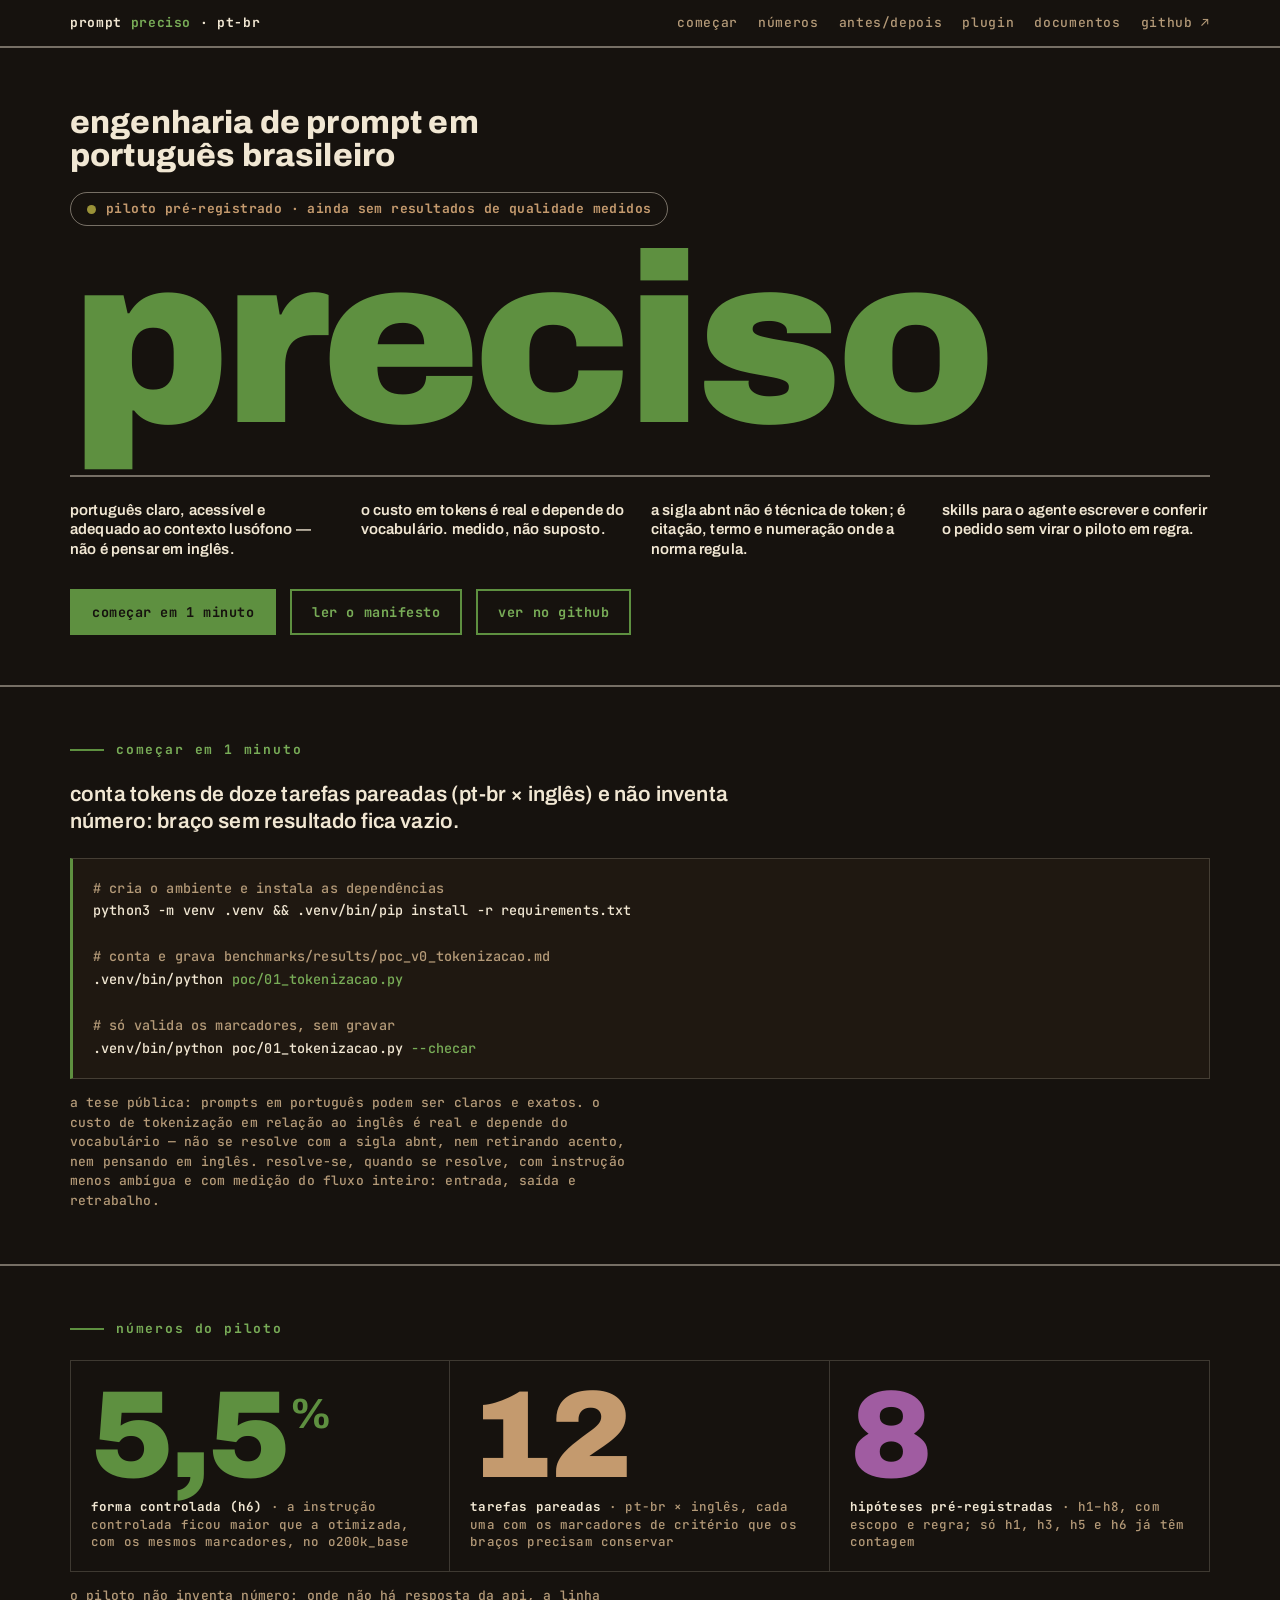
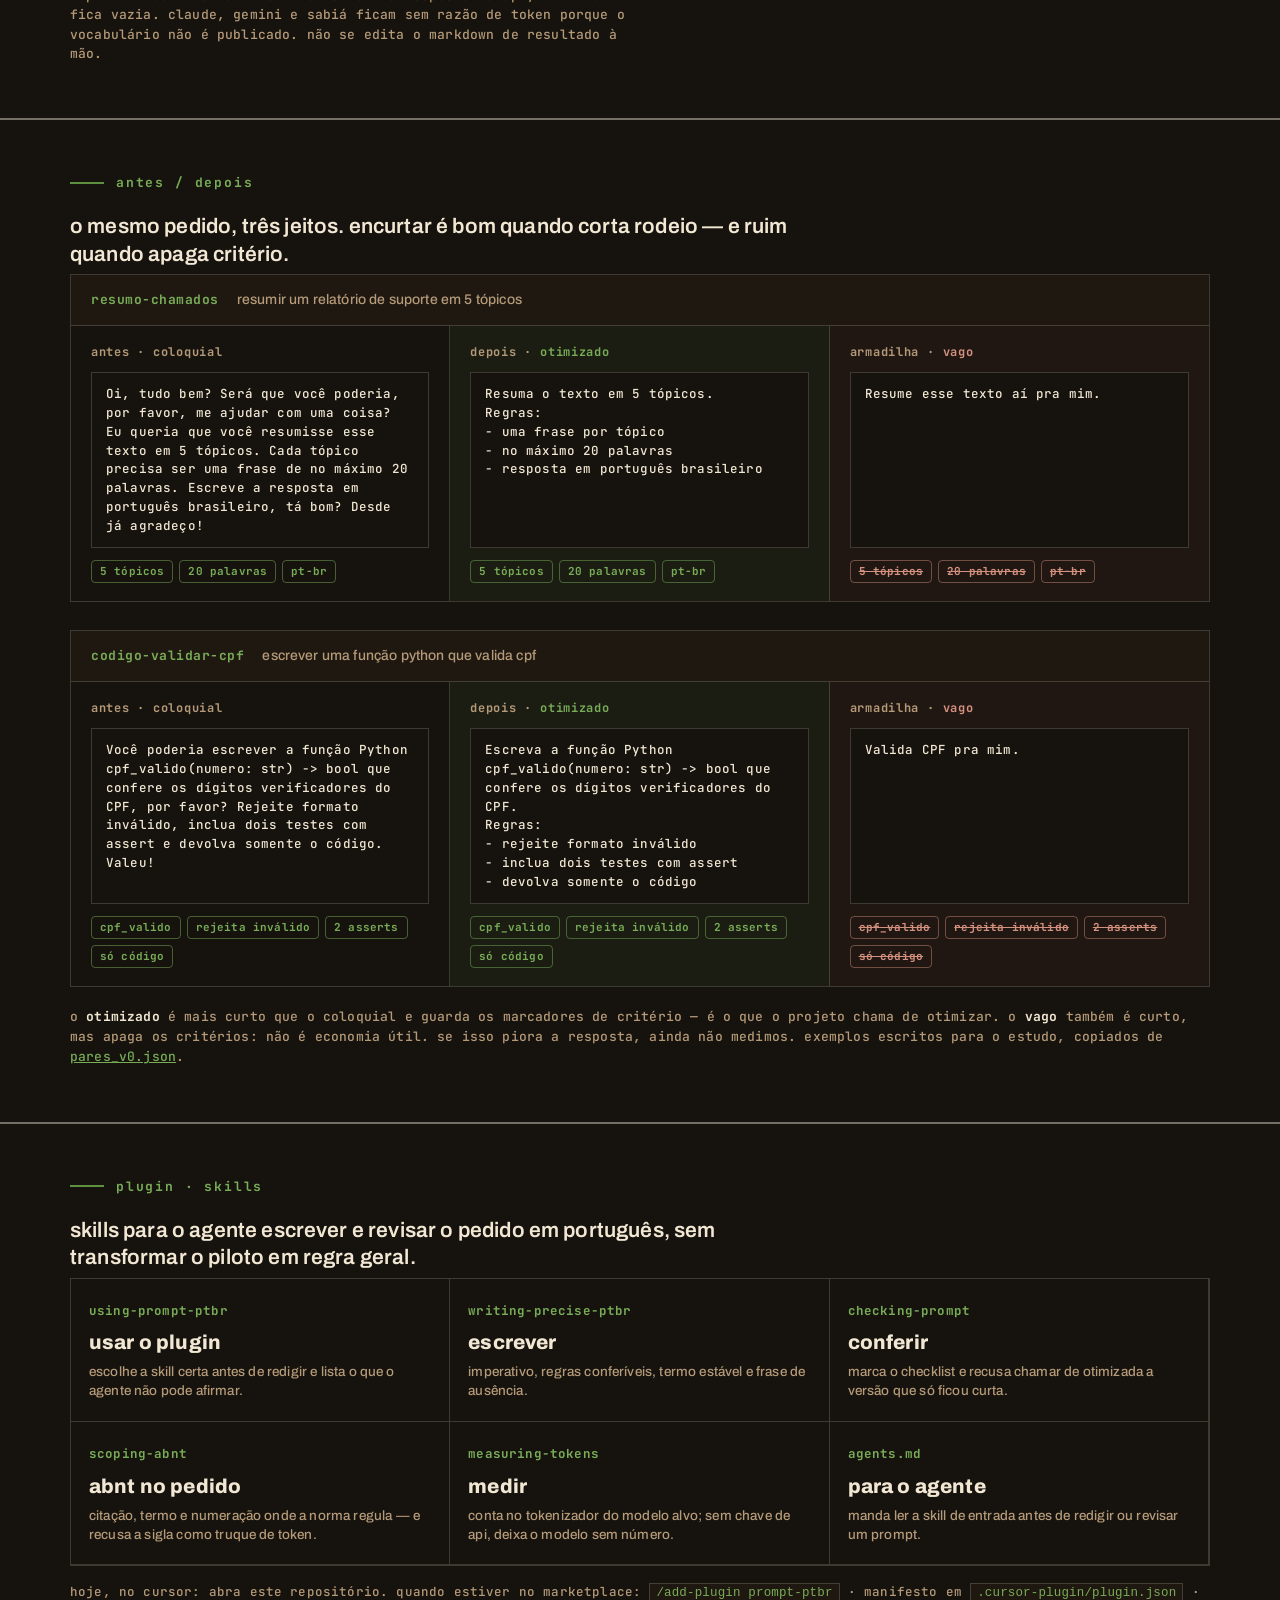
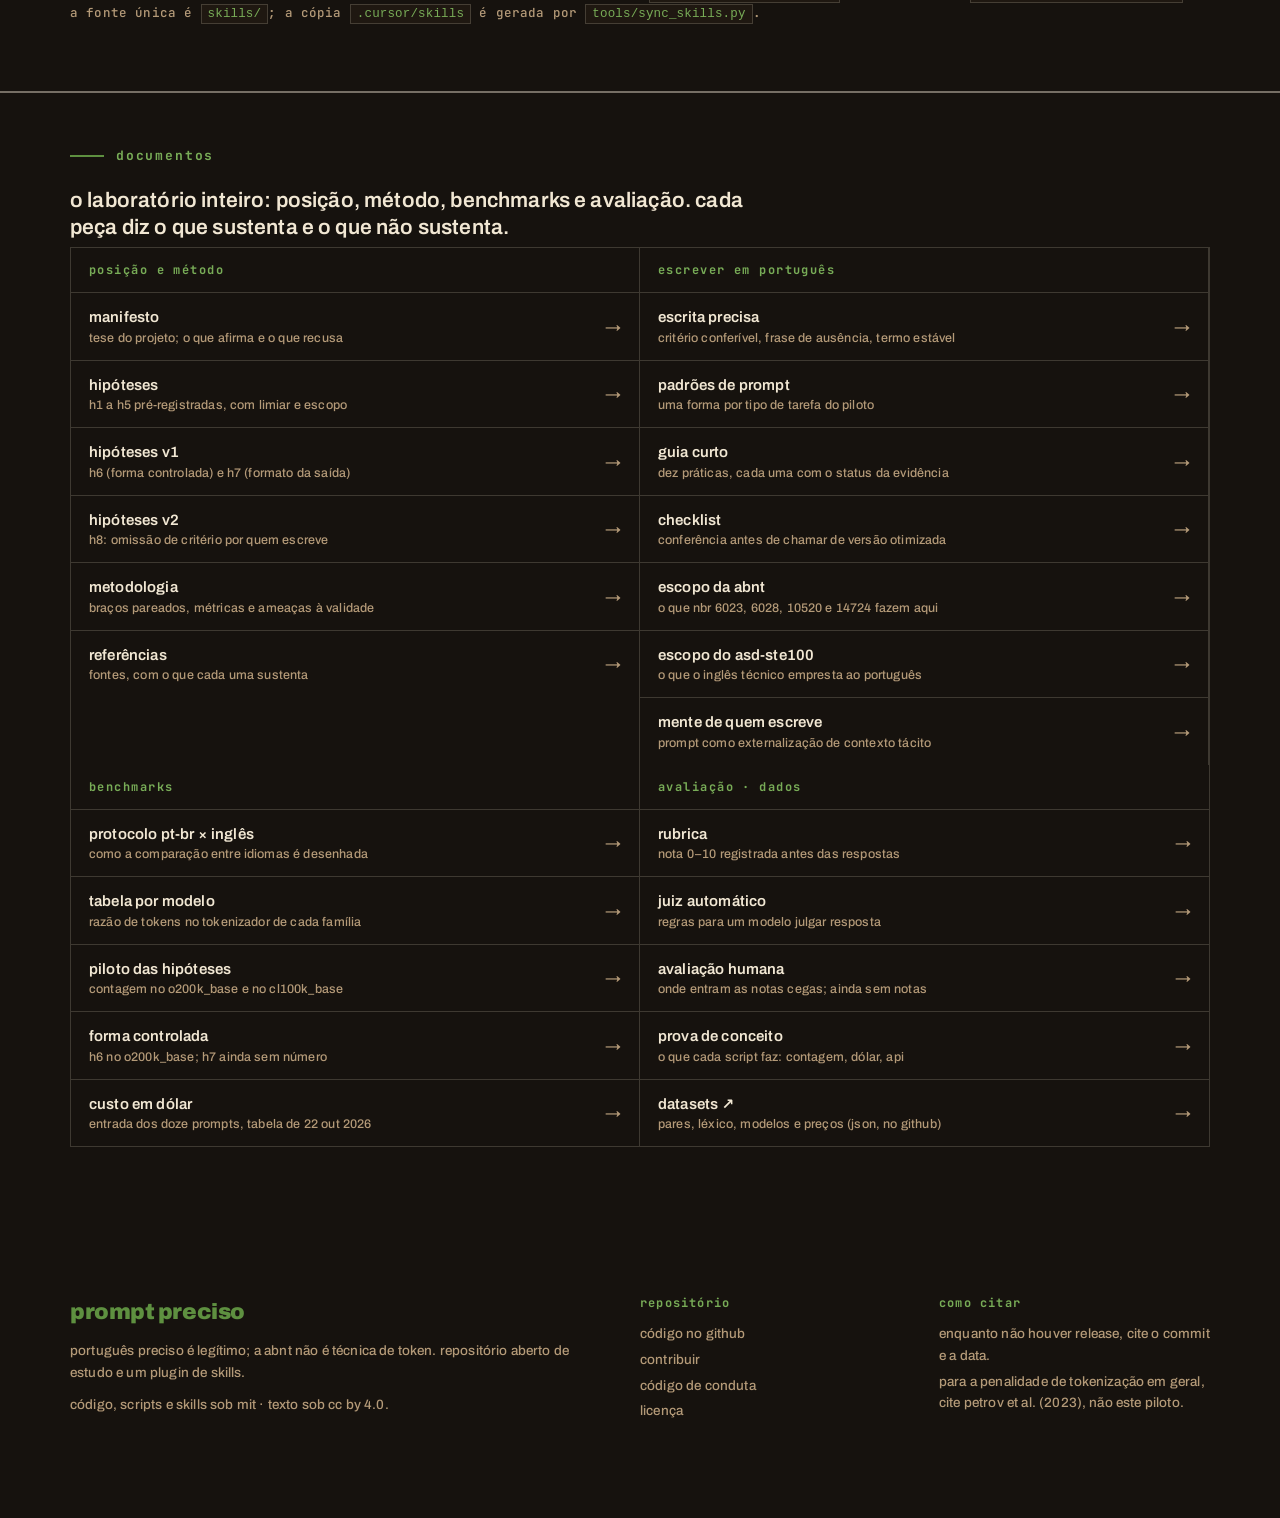
==== commit 9c232f57: "Fix presentation and site claims, add Claude token count script" ====
--- a/index.html
+++ b/index.html
@@ -76,7 +76,7 @@
 
 <span class="c"># só valida os marcadores, sem gravar</span>
 .venv/bin/python poc/01_tokenizacao.py <span class="p">--checar</span></pre>
-    <p class="section-note">a tese pública: prompts em português podem ser claros e exatos. o custo de tokenização em relação ao inglês é real e depende do vocabulário — não se resolve com a sigla abnt, nem retirando acento, nem pensando em inglês. resolve-se com instrução menos ambígua e com medição do fluxo inteiro: entrada, saída e retrabalho.</p>
+    <p class="section-note">a tese pública: prompts em português podem ser claros e exatos. o custo de tokenização em relação ao inglês é real e depende do vocabulário — não se resolve com a sigla abnt, nem retirando acento, nem pensando em inglês. resolve-se, quando se resolve, com instrução menos ambígua e com medição do fluxo inteiro: entrada, saída e retrabalho.</p>
   </div>
 </section>
 
@@ -95,7 +95,7 @@
       </div>
       <div class="fig c-purple">
         <div class="big num">8</div>
-        <div class="cap"><b>hipóteses pré-registradas</b> · h1–h8, com limiar e escopo; a h8 ainda espera participante</div>
+        <div class="cap"><b>hipóteses pré-registradas</b> · h1–h8, com escopo e regra; só h1, h3, h5 e h6 já têm contagem</div>
       </div>
     </div>
     <p class="section-note">o piloto não inventa número: onde não há resposta da api, a linha fica vazia. claude, gemini e sabiá ficam sem razão de token porque o vocabulário não é publicado. não se edita o markdown de resultado à mão.</p>
@@ -116,7 +116,7 @@
       <div class="ba-grid">
         <div class="ba-card">
           <div class="ba-label"><span class="k">antes ·</span> <span class="v">coloquial</span></div>
-          <pre>Oi, tudo bem? Será que você poderia, por favor, me ajudar com uma coisa? Eu queria que você resumisse esse texto em 5 tópicos. Cada tópico precisa ser uma frase de no máximo 20 palavras. Escreve a resposta em português brasileiro, tá bom?</pre>
+          <pre>Oi, tudo bem? Será que você poderia, por favor, me ajudar com uma coisa? Eu queria que você resumisse esse texto em 5 tópicos. Cada tópico precisa ser uma frase de no máximo 20 palavras. Escreve a resposta em português brasileiro, tá bom? Desde já agradeço!</pre>
           <div class="ba-chips"><span class="ba-chip ok">5 tópicos</span><span class="ba-chip ok">20 palavras</span><span class="ba-chip ok">pt-br</span></div>
         </div>
         <div class="ba-card good">
@@ -164,7 +164,7 @@
       </div>
     </div>
 
-    <p class="ba-note">o <b>otimizado</b> é mais curto que o coloquial e guarda todos os critérios — isso é otimizar. o <b>vago</b> também é curto, mas apaga os critérios: parece econômico e não serve. exemplos reais de <a href="leitor.html?p=benchmarks/datasets/pares_v0.json" style="color:var(--green-ink)">pares_v0.json</a>.</p>
+    <p class="ba-note">o <b>otimizado</b> é mais curto que o coloquial e guarda os marcadores de critério — é o que o projeto chama de otimizar. o <b>vago</b> também é curto, mas apaga os critérios: não é economia útil. se isso piora a resposta, ainda não medimos. exemplos escritos para o estudo, copiados de <a href="https://github.com/saulofilho/prompt-engineering-ptbr/blob/main/benchmarks/datasets/pares_v0.json" target="_blank" rel="noopener" style="color:var(--green-ink)">pares_v0.json</a>.</p>
   </div>
 </section>
 
@@ -205,7 +205,7 @@
         <p>manda ler a skill de entrada antes de redigir ou revisar um prompt.</p>
       </a>
     </div>
-    <p class="install-note">no marketplace: <code>/add-plugin prompt-ptbr</code> · manifesto em <code>.cursor-plugin/plugin.json</code> · a fonte única é <code>skills/</code>; a cópia <code>.cursor/skills</code> é gerada por <code>tools/sync_skills.py</code>.</p>
+    <p class="install-note">hoje, no cursor: abra este repositório. quando estiver no marketplace: <code>/add-plugin prompt-ptbr</code> · manifesto em <code>.cursor-plugin/plugin.json</code> · a fonte única é <code>skills/</code>; a cópia <code>.cursor/skills</code> é gerada por <code>tools/sync_skills.py</code>.</p>
   </div>
 </section>
 
--- a/assets/site.css
+++ b/assets/site.css
@@ -225,7 +225,7 @@
 /* ---------- selo de estágio ---------- */
 .stage-badge{display:inline-flex;align-items:center;gap:10px;font-family:var(--mono);font-size:13px;
   font-weight:700;text-transform:lowercase;letter-spacing:.03em;color:var(--camel);
-  border:1px solid var(--rule-strong);border-radius:999px;padding:7px 16px;margin:18px 0 0}
+  border:1px solid var(--rule-strong);border-radius:999px;padding:7px 16px;margin:18px 0}
 .stage-badge::before{content:"";width:9px;height:9px;border-radius:50%;background:var(--olive);flex:none}
 
 /* ---------- antes / depois ---------- */
@@ -261,5 +261,10 @@
   margin:20px 0 0;line-height:1.55}
 .ba-note b{color:var(--ink);font-weight:700}
 
+/* âncoras abaixo do menu fixo; wordmark inteiro em tela estreita */
+section[id]{scroll-margin-top:56px}
+@media(max-width:620px){section[id]{scroll-margin-top:112px}}
+@media(max-width:370px){.wordmark{font-size:22vw}}
+
 /* respeita redução de movimento */
 @media(prefers-reduced-motion:reduce){html{scroll-behavior:auto}*{transition:none!important}}
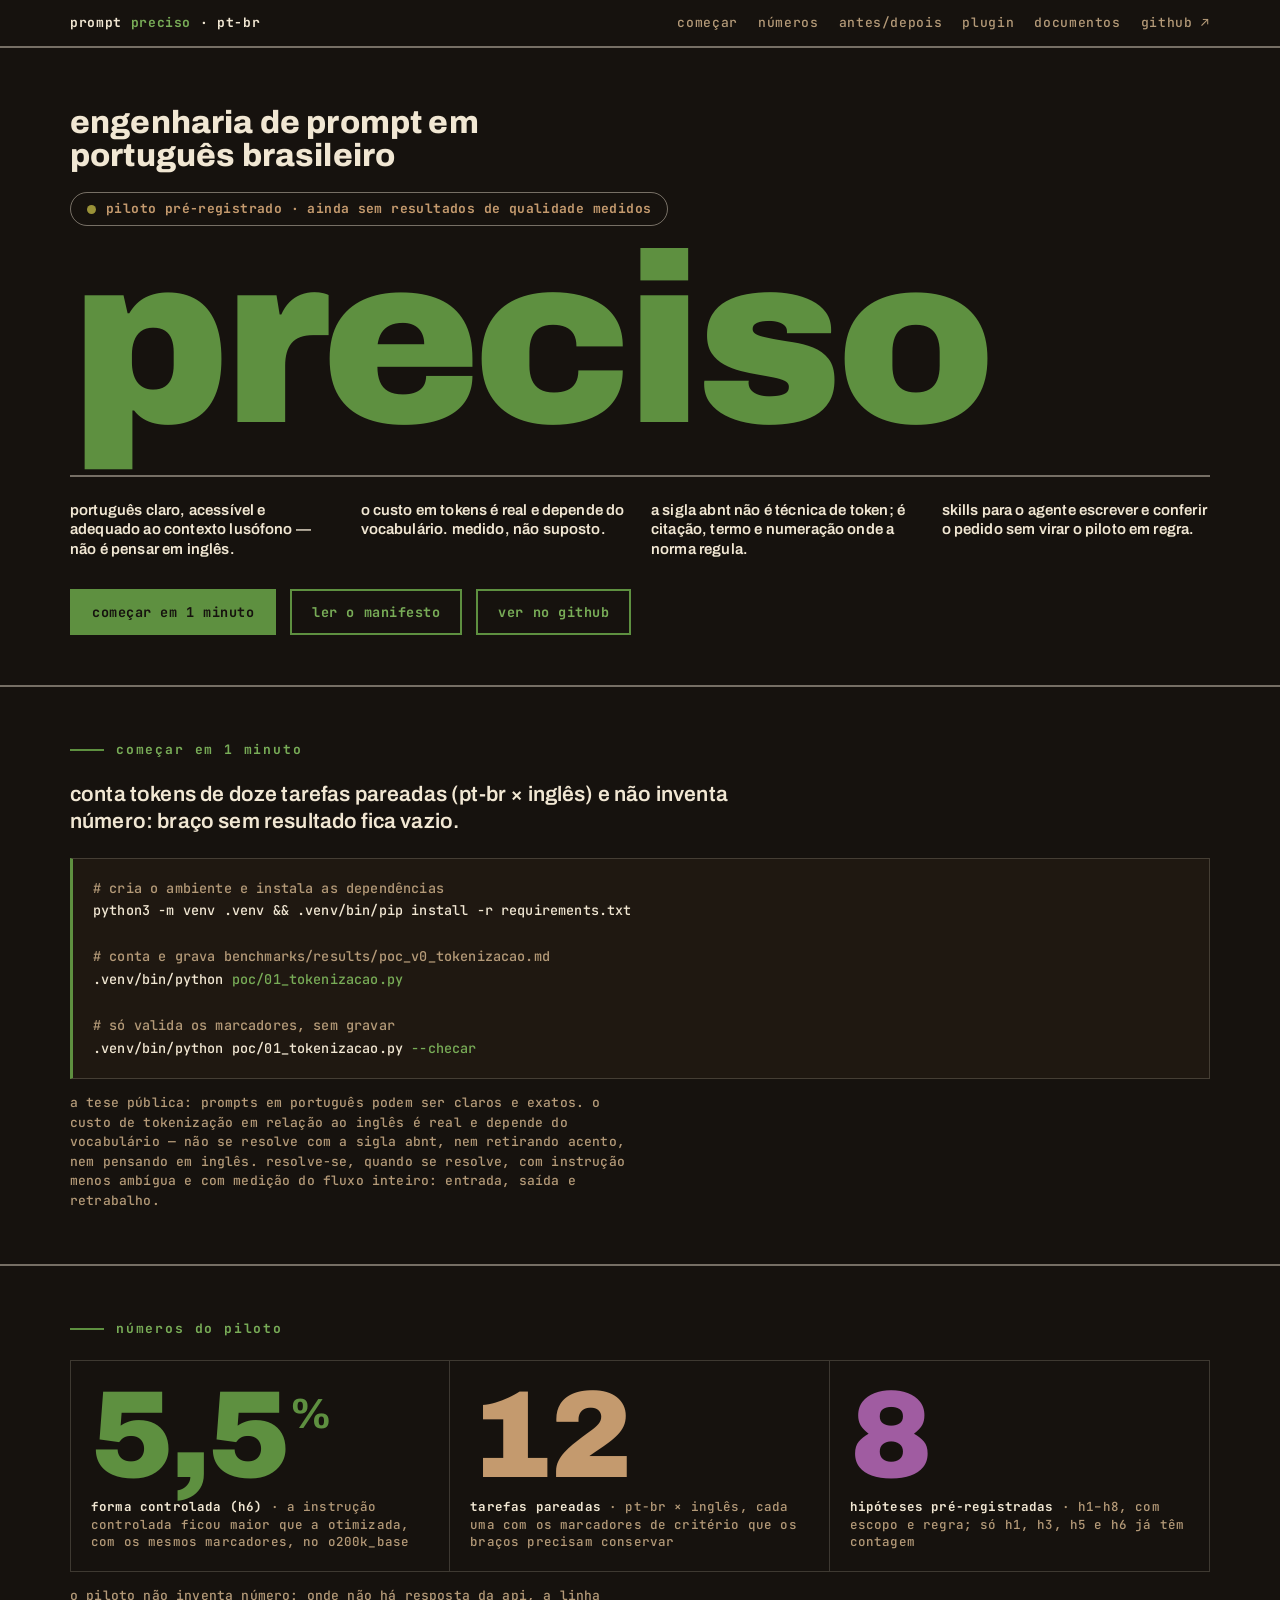
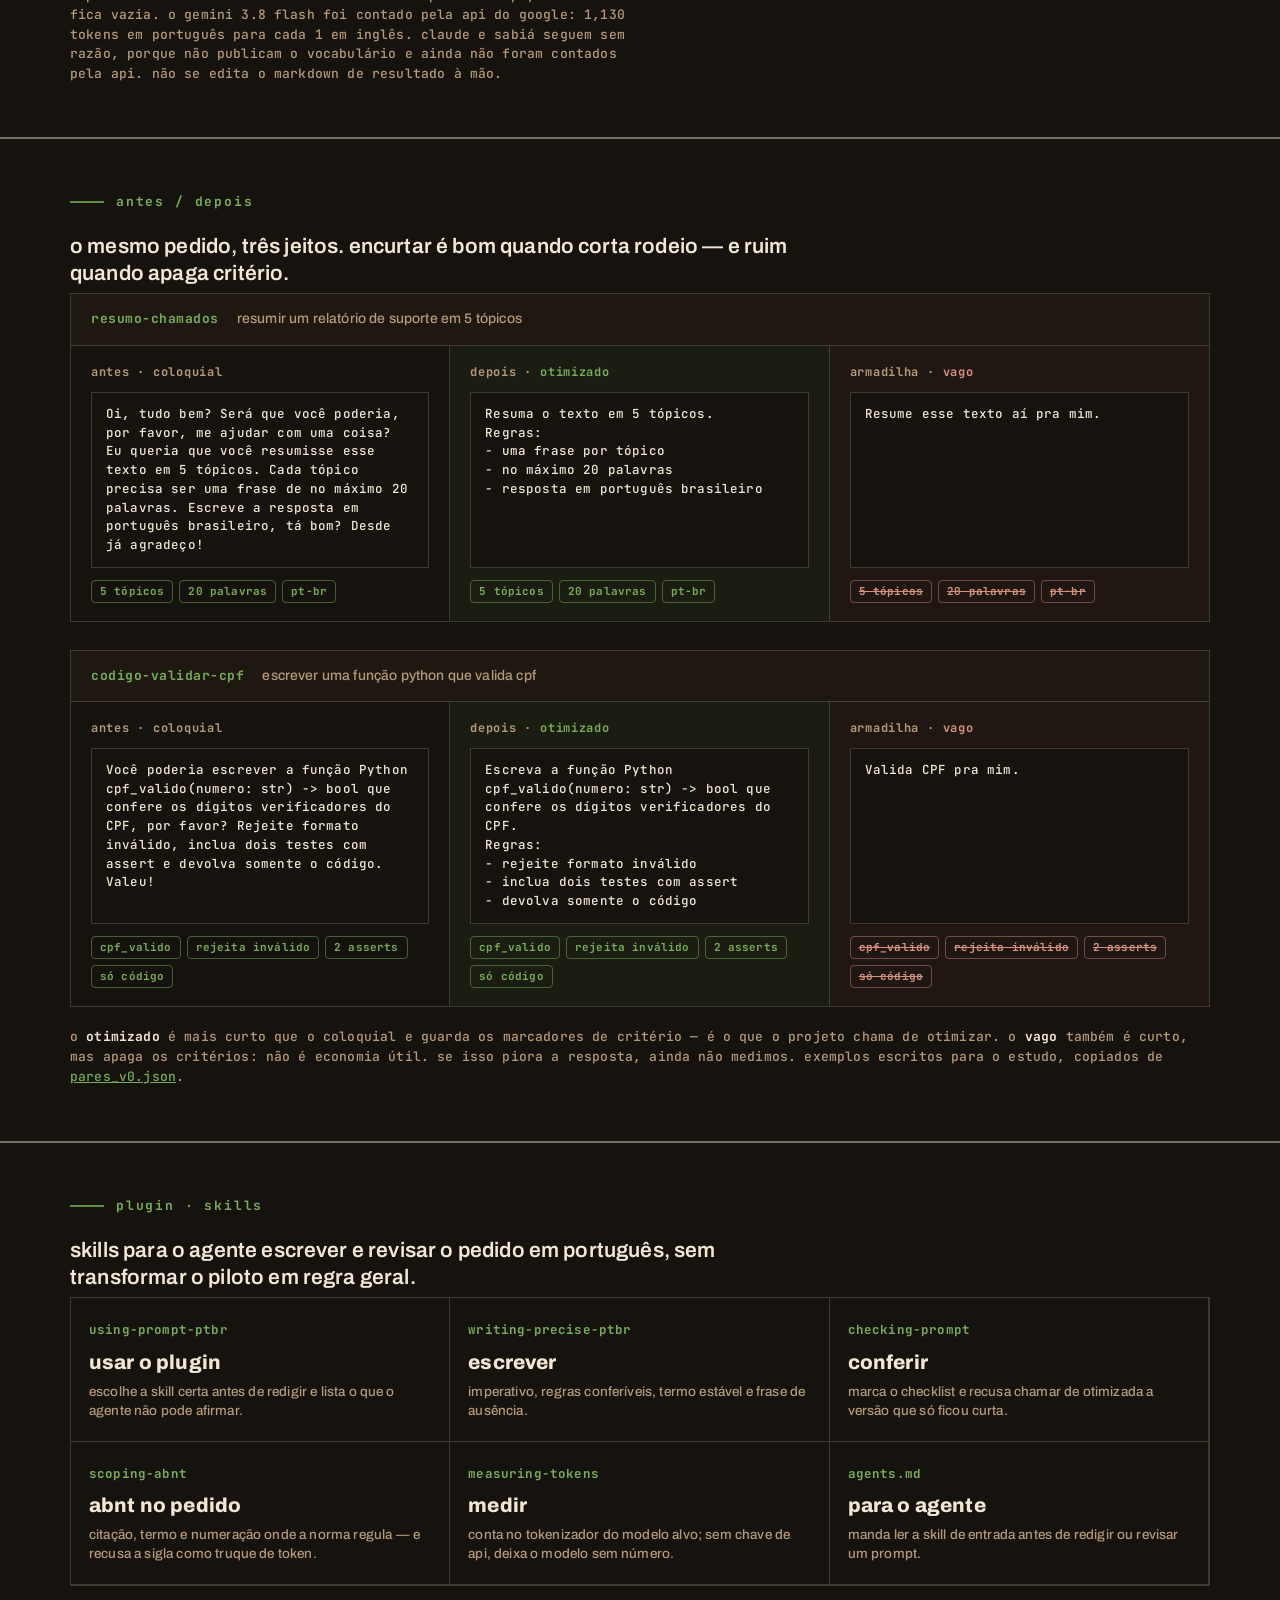
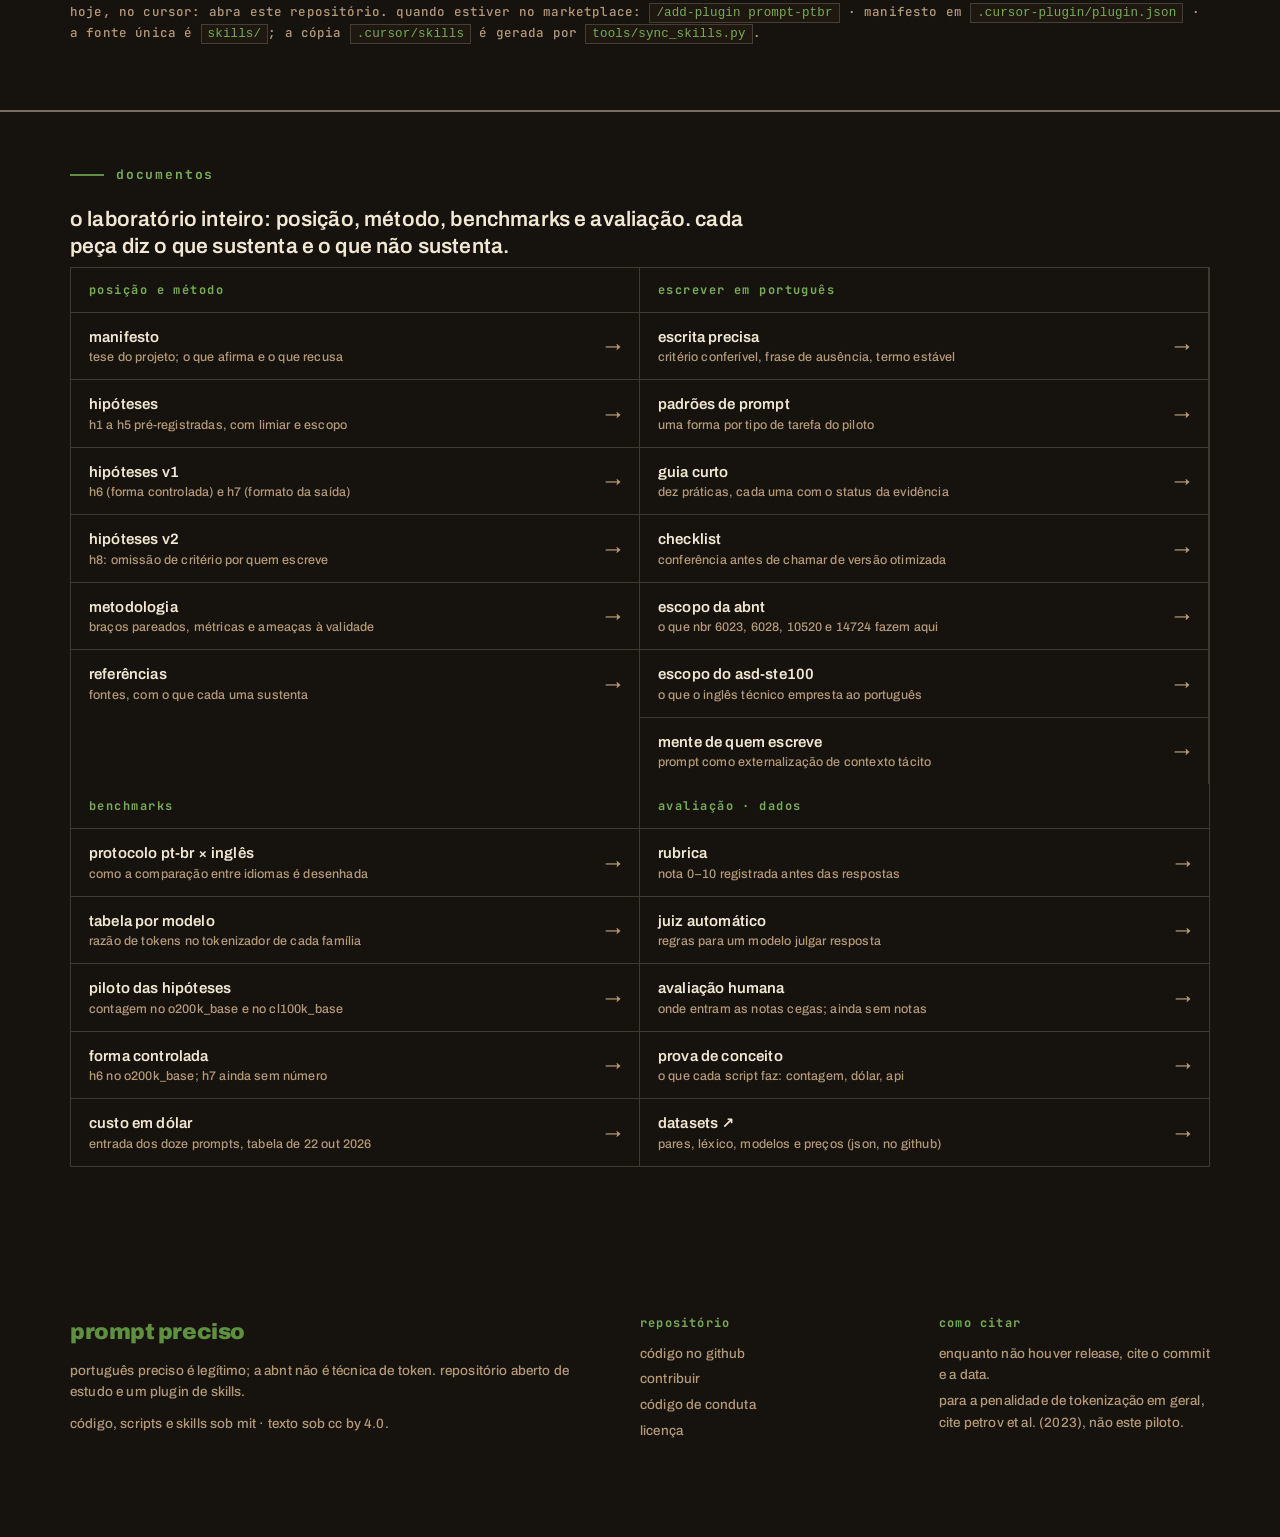
==== commit 4d45e13c: "Fix API key leak, measure Gemini PT/EN token ratio" ====
--- a/index.html
+++ b/index.html
@@ -98,7 +98,7 @@
         <div class="cap"><b>hipóteses pré-registradas</b> · h1–h8, com escopo e regra; só h1, h3, h5 e h6 já têm contagem</div>
       </div>
     </div>
-    <p class="section-note">o piloto não inventa número: onde não há resposta da api, a linha fica vazia. claude, gemini e sabiá ficam sem razão de token porque o vocabulário não é publicado. não se edita o markdown de resultado à mão.</p>
+    <p class="section-note">o piloto não inventa número: onde não há resposta da api, a linha fica vazia. o gemini 3.8 flash foi contado pela api do google: 1,130 tokens em português para cada 1 em inglês. claude e sabiá seguem sem razão, porque não publicam o vocabulário e ainda não foram contados pela api. não se edita o markdown de resultado à mão.</p>
   </div>
 </section>
 
